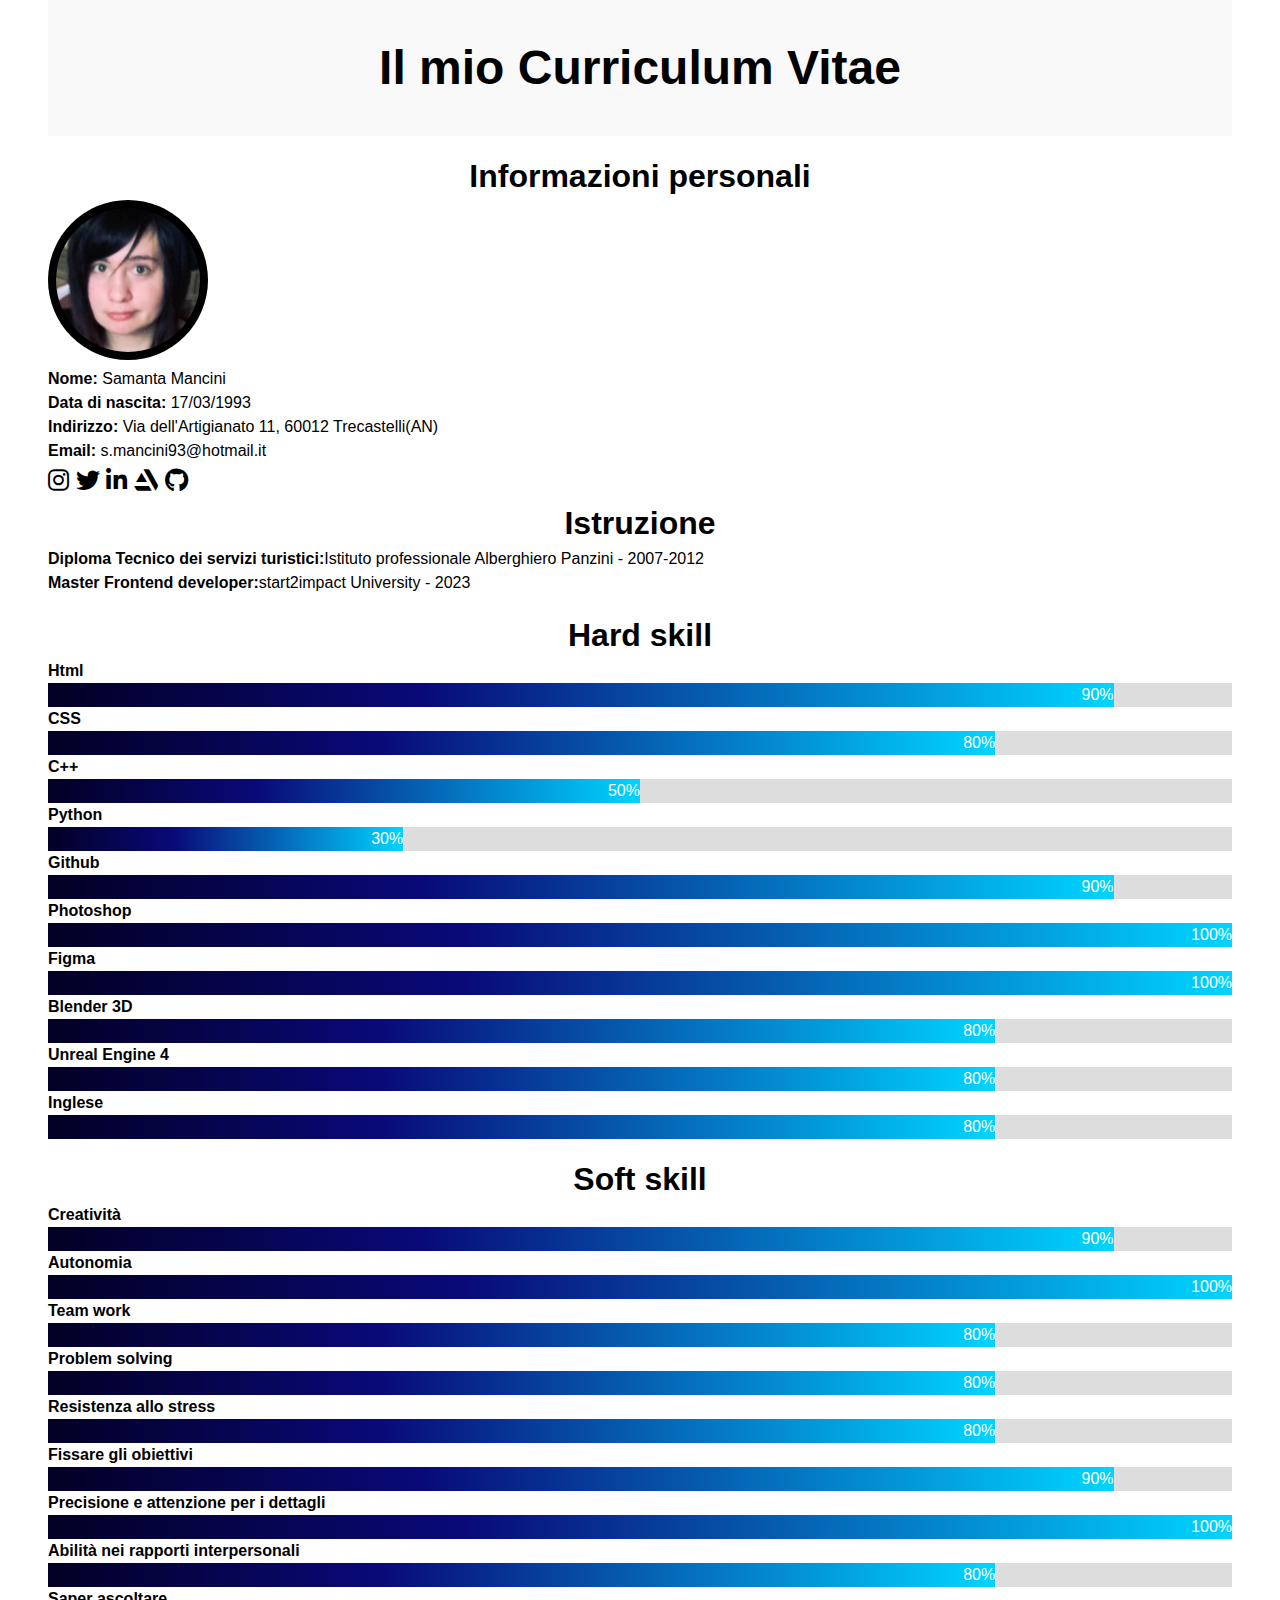
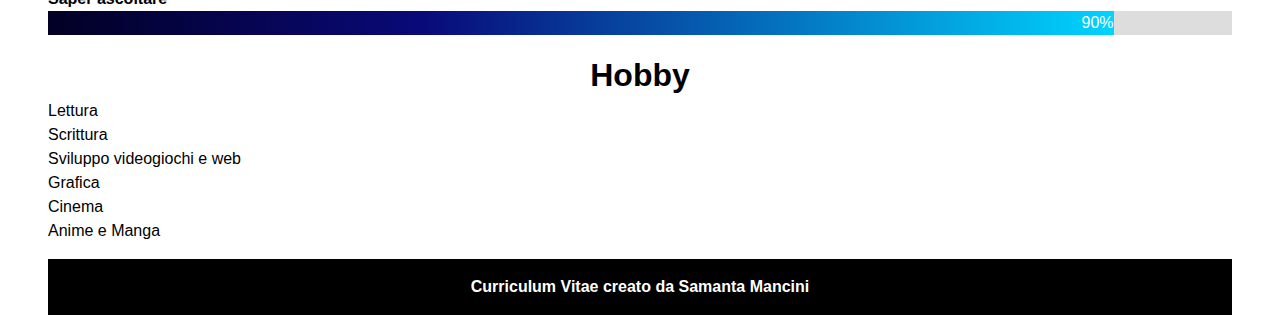
==== CV.html @ 282b12cc "up" ====
<!DOCTYPE html>
<html lang="It">
<head>
  <meta charset="UTF-8">
  <meta name="viewport" content="width=device-width, initial-scale=1.0">
  <meta http-equiv="X-UA-Compatible" content="ie=edge">
  <!--Favicon-->
  <link rel="shortcut icon" href="assets/img/favicon.ico" type="image/x-icon">
  <!--Font awesome-->
  <link rel="stylesheet" href="https://cdnjs.cloudflare.com/ajax/libs/font-awesome/6.0.0-beta3/css/all.min.css" />

  <!--MyCss Code-->
  <link rel="stylesheet" href="assets/CSS/CVstyle.css">


  <title>Curriculum vitae</title>
</head>
<body>
     <div class="container">
      <!--header-->
      <header>
        <h1>Il mio Curriculum Vitae</h1>
      </header>
      <!--Informazioni personali-->
      <div class="Informazioni-personali">
        <h2>Informazioni personali</h2>
        <ul>
          <img src="assets/img/foto.jpg" class="foto-profilo" alt="picture">
          <li><strong>Nome:</strong> Samanta Mancini</li>
          <li><strong>Data di nascita:</strong> 17/03/1993</li>
          <li><strong>Indirizzo:</strong> Via dell'Artigianato 11, 60012 Trecastelli(AN)</li>
          <li><strong>Email:</strong> s.mancini93@hotmail.it</li>
        </ul>
      </div>
      <!--social-->
      <ul class="social-icons">
        <li><a href="https://www.instagram.com/mtg_misaki0" class="instagram" target="_blank"><i class="fa-brands fa-instagram"></i></a></li>
        <li><a href="https://www.twitter.com/tsukimirai12" class="twitter" target="_blank"><i class="fa-brands fa-twitter"></i></a></li>
        <li><a href="https://www.linkedin.com/in/samantamancini/" class="linkedin" target="_blank"><i class="fa-brands fa-linkedin-in"></i></a></li>
        <li><a href="https://www.artstation.com/misaki_93" class="artstation" target="_blank"><i class="fa-brands fa-artstation"></i></a></li>
        <li><a href="https://github.com/Sassa19932?tab=repositories" class="github" target="_blank"><i class="fa-brands fa-github"></i></a></li>
      </ul>
      <!--istruzione-->
      <div class="Istruzione">
        <h2>Istruzione</h2>
        <ul>
          <li><strong>Diploma Tecnico dei servizi turistici:</strong>Istituto professionale Alberghiero Panzini - 2007-2012</li>
          <li><strong>Master Frontend developer:</strong>start2impact University - 2023</li>
        </ul>
      </div>
      <!--Hard skill-->
      <div class="Hard-skill">
        <h2>Hard skill</h2>
        <ul> 
          <li class="testo"><strong>Html</strong></li>
          <div class="contenuto">
            <div class="skills-html">90%</div>
          </div>
          <li class="testo"><strong>CSS</strong></li>
            <div class="contenuto">
            <div class="skills-css">80%</div>
          </div>
          <li class="testo"><strong>C++</strong></li>
            <div class="contenuto">
            <div class="skills-Cplusplus">50%</div>
          </div>
          <li class="testo"><strong>Python</strong></li>
          <div class="contenuto">
            <div class="skills-python">30%</div>
          </div>
          <li class="testo"><strong>Github</strong></li>
          <div class="contenuto">
            <div class="skills-Github">90%</div>
          </div>
          <li class="testo"><strong>Photoshop</strong></li>
          <div class="contenuto">
            <div class="skills-photoshop">100%</div>
          </div>
          <li class="testo"><strong>Figma</strong></li>
          <div class="contenuto">
            <div class="skills-figma">100%</div>
          </div>
          <li class="testo"><strong>Blender 3D</strong></li>
          <div class="contenuto">
            <div class="skills-Blender">80%</div>
          </div>
          <li class="testo"><strong>Unreal Engine 4</strong></li>
          <div class="contenuto">
            <div class="skills-ue4">80%</div>
          </div>
          <li class="testo"><strong>Inglese</strong></li>
          <div class="contenuto">
            <div class="skills-inglese">80%</div>
          </div>
        </ul>
      </div>
      <!--Soft skill-->
      <div class="Soft-skill">
        <h2>Soft skill</h2>
        <ul>
          <li class="testo"><strong>Creatività</strong></li>
          <div class="contenuto">
            <div class="skills-creatività">90%</div>
          </div>
          <li class="testo"><strong>Autonomia</strong></li>
          <div class="contenuto">
            <div class="skills-autonomia">100%</div>
          </div>
          <li class="testo"><strong>Team work</strong></li>
          <div class="contenuto">
            <div class="skills-work">80%</div>
          </div>
          <li class="testo"><strong>Problem solving</strong></li>
          <div class="contenuto">
            <div class="skills-solving">80%</div>
          </div>
          <li class="testo"><strong>Resistenza allo stress</strong></li>
          <div class="contenuto">
            <div class="skills-resistenza">80%</div>
          </div>
          <li class="testo"><strong>Fissare gli obiettivi</strong></li>
          <div class="contenuto">
            <div class="skills-obiettivi">90%</div>
          </div>
          <li class="testo"><strong>Precisione e attenzione per i dettagli</strong></li>
          <div class="contenuto">
            <div class="skills-dettagli">100%</div>
          </div>
          <li class="testo"><strong>Abilità nei rapporti interpersonali</strong></li>
          <div class="contenuto">
            <div class="skills-rapporti">80%</div>
          </div>
          <li class="testo"><strong>Saper ascoltare</strong></li>
          <div class="contenuto">
            <div class="skills-ascoltare">90%</div>
          </div>
        </ul>
        <!--Hobby-->
        <div class="Hobby">
          <h2>Hobby</h2>
          <ul>
            <li>Lettura</li>
            <li>Scrittura</li>
            <li>Sviluppo videogiochi e web</li>
            <li>Grafica</li>
            <li>Cinema</li>
            <li>Anime e Manga</li>
          </ul>
        </div>
        <!--footer-->
        <footer id="footer">
          <p>Curriculum Vitae creato da Samanta Mancini</p>
        </footer>
      </div>
     </div>    
     
</body>
</html>
---- assets/CSS/CVstyle.css ----
*{
    margin: 0;
    padding: 0;
    box-sizing: border-box;
    transition: 0.3s;
}
/*Body styling*/
body{
    margin: 0;
    padding: 0;
    font-family: sans-serif;
    line-height: 1.5;
}
/*Container margin*/
.container{
    margin: 0 auto;
    padding: 0 3rem;
}
/*headings*/
h1,h2{
    text-align: center;
}

h1{
    font-size: 3rem;
}
h2{
    font-size: 2rem;
}
/*header styling*/
header{
    background-color: #f9f9f9;
    padding: 2rem;
}
/*Information styling*/
.Informazioni-personali, .istruzione, .Hard-skill, .Soft-skill, .Hobby, footer{
    margin-top: 1rem;
}

ul{
    list-style: none;
    padding: 0;
}
 .foto-profilo{
    background-color: #000000;
    padding: 0.5rem;
    border-radius: 60%;
    height: 10rem;
    width:10rem;
}
/* social media icons styling */
.social-icons {
    font-size: 1.5rem;
    cursor: pointer;
}
.social-icons li{
    display: inline;
}
.fa-instagram:hover, .fa-twitter:hover, .fa-linkedin-in:hover, .fa-artstation:hover, .fa-github:hover {
   color: blue;
}
.fa-brands {
    color: #000000;
    margin:0;
}

/*hard and soft skills styling*/
.contenuto{
    background-color: #ddd; 
  }

  .skills-html, .skills-css, .skills-Cplusplus, .skills-python, .skills-Github, .skills-photoshop, 
  .skills-figma, .skills-Blender, .skills-ue4, .skills-inglese, .skills-creatività, .skills-autonomia,
  .skills-work, .skills-solving, .skills-resistenza, .skills-obiettivi, .skills-dettagli, .skills-rapporti,
  .skills-ascoltare{
    text-align: right;  
    color: white; 
  }
  .testo {
    text-align: left;  
    color: #000000; 
  }
  /*gradient styling*/
  .skills-html, .skills-Github, .skills-creatività, .skills-obiettivi, .skills-ascoltare {width: 90%; background:linear-gradient(90deg, rgba(2,0,36,1) 0%, rgba(9,9,121,1) 35%, rgba(0,212,255,1) 100%);}
  .skills-css, .skills-Blender, .skills-ue4, .skills-inglese,  .skills-work, .skills-solving, .skills-resistenza, .skills-rapporti{width: 80%; background:linear-gradient(90deg, rgba(2,0,36,1) 0%, rgba(9,9,121,1) 35%, rgba(0,212,255,1) 100%);}
  .skills-Cplusplus{width:50%; background:linear-gradient(90deg, rgba(2,0,36,1) 0%, rgba(9,9,121,1) 35%, rgba(0,212,255,1) 100%);}
  .skills-python{width:30%; background:linear-gradient(90deg, rgba(2,0,36,1) 0%, rgba(9,9,121,1) 35%, rgba(0,212,255,1) 100%);}
  .skills-photoshop, .skills-figma, .skills-autonomia, .skills-dettagli{width:100%; background:linear-gradient(90deg, rgba(2,0,36,1) 0%, rgba(9,9,121,1) 35%, rgba(0,212,255,1) 100%);}
/* footer styling */
#footer {
    text-align: center;
    clear: both;
    background-color: #000000;
    padding: 1rem;
    color:#ffffff;
}

#footer p{
    font-size: 1rem;
    font-weight: bold;
}

/*media*/
@media screen and (max-width:960px){
    .container{
        margin: 0 auto;
        padding: 0 2rem;
        line-height: 1.2;
    }
    .fa-brands{
        color: blue;
    }
    
    }

    @media screen and (max-width:796px){
        .fa-brands{
            color: blue;
            padding: 0 0.3rem;
        }

        h1 {
            font-size: 2.5rem;
        }

        ul{
            font-size: 1rem;
        }
        .foto-profilo {
            width: 5rem;
            height: 5rem;
        }
        li, .social-icons{
            margin-top: 0.5rem;
        }
        #footer p{
            font-size: 0.8rem;
        }
        }
    
        @media screen and (max-width:596px){
            .fa-brands{
                color: blue;
            }
            h1{
            font-size: 2rem;
            }

            h2{
                font-size: 1.5rem;
                }
            
            ul{
                font-size: 0.8rem;
            }
            .foto-profilo, .social-icons{
                display: block;
                margin-left: auto;
                margin-right: auto;
                margin-top: 1rem;
            }
        }
            @media screen and (max-width:396px){
                .fa-brands{
                    color: blue;
                    font-size: 1.5rem;
                    padding: 0 0.3rem;
                }
                h1{
                font-size: 1.5rem;
                }
    
                h2{
                    font-size: 1rem;
                    }
                #footer p{
                    font-size: 0.6rem;
                }
            }
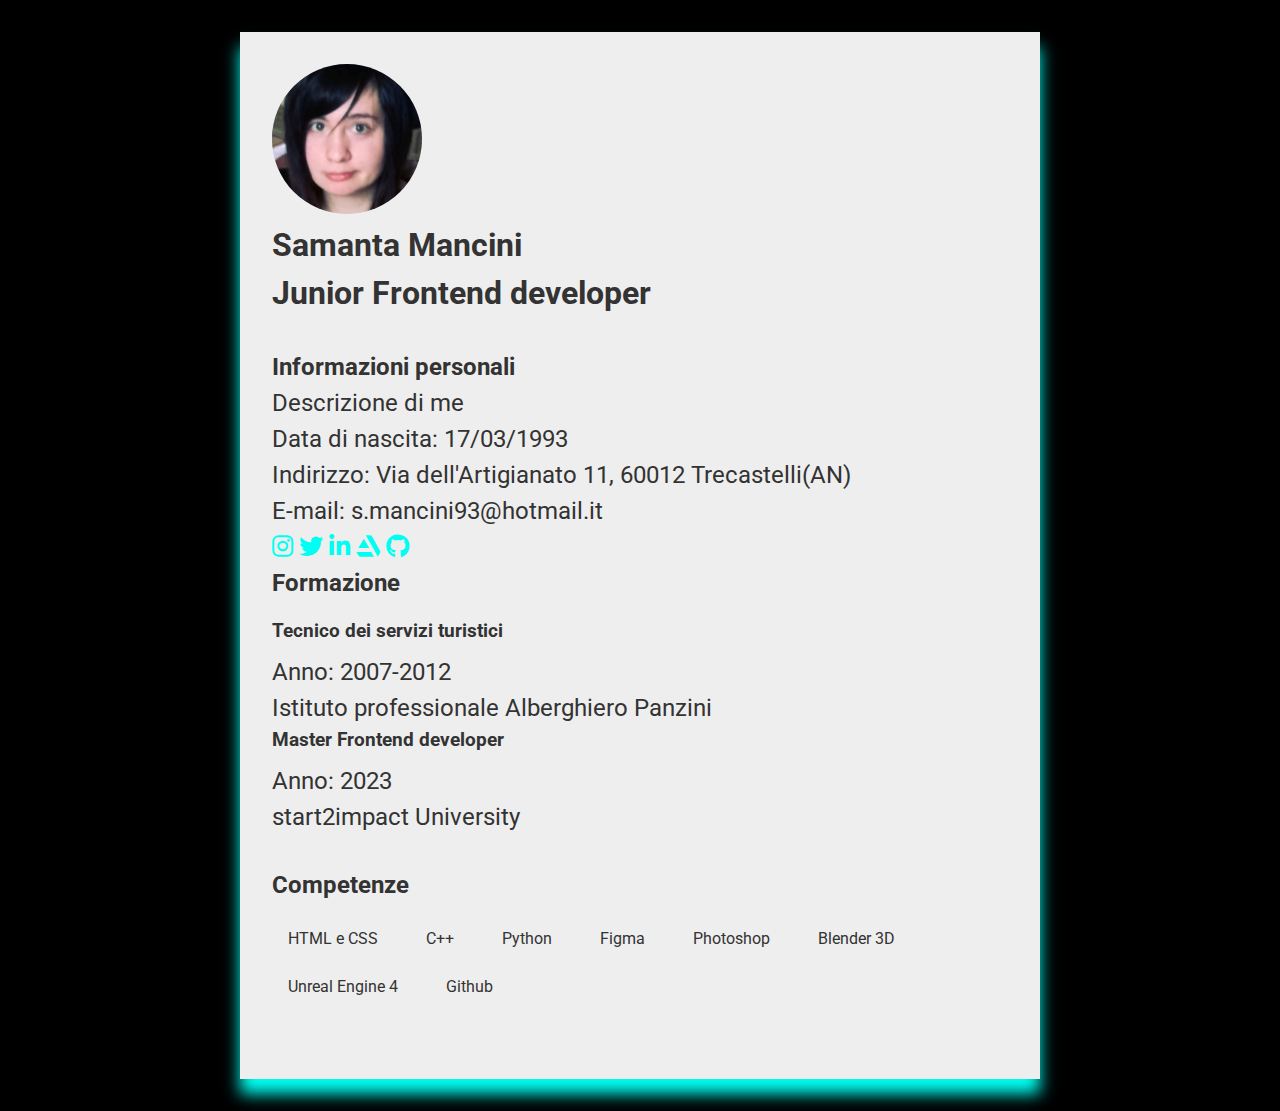
==== commit 7bf2f6cb: "up cv" ====
--- a/CV.html
+++ b/CV.html
@@ -10,149 +10,68 @@
   <link rel="stylesheet" href="https://cdnjs.cloudflare.com/ajax/libs/font-awesome/6.0.0-beta3/css/all.min.css" />
 
   <!--MyCss Code-->
-  <link rel="stylesheet" href="assets/CSS/CVstyle.css">
+  <link rel="stylesheet" type="text/css"href="assets/CSS/CVstyle.css">
 
 
   <title>Curriculum vitae</title>
 </head>
 <body>
      <div class="container">
-      <!--header-->
-      <header>
-        <h1>Il mio Curriculum Vitae</h1>
-      </header>
-      <!--Informazioni personali-->
-      <div class="Informazioni-personali">
-        <h2>Informazioni personali</h2>
-        <ul>
+        <header class="header">
           <img src="assets/img/foto.jpg" class="foto-profilo" alt="picture">
-          <li><strong>Nome:</strong> Samanta Mancini</li>
-          <li><strong>Data di nascita:</strong> 17/03/1993</li>
-          <li><strong>Indirizzo:</strong> Via dell'Artigianato 11, 60012 Trecastelli(AN)</li>
-          <li><strong>Email:</strong> s.mancini93@hotmail.it</li>
+          <h1>Samanta Mancini<br>Junior Frontend developer</span></h1>
+        </header>
+        <section class="personal-info">
+          <div>
+            <h2>Informazioni personali</h2>
+            <p>Descrizione di me</p>
+            <p>Data di nascita: 17/03/1993</p>
+            <p>Indirizzo: Via dell'Artigianato 11, 60012 Trecastelli(AN)</p>
+            <p>E-mail: s.mancini93@hotmail.it</p>
+          </div>
+        </section>
+           <!--social-->
+        <ul class="social-icons">
+          <li><a href="https://www.instagram.com/mtg_misaki0" class="instagram" target="_blank"><i class="fa-brands fa-instagram"></i></a></li>
+          <li><a href="https://www.twitter.com/tsukimirai12" class="twitter" target="_blank"><i class="fa-brands fa-twitter"></i></a></li>
+          <li><a href="https://www.linkedin.com/in/samantamancini/" class="linkedin" target="_blank"><i class="fa-brands fa-linkedin-in"></i></a></li>
+          <li><a href="https://www.artstation.com/misaki_93" class="artstation" target="_blank"><i class="fa-brands fa-artstation"></i></a></li>
+          <li><a href="https://github.com/Sassa19932?tab=repositories" class="github" target="_blank"><i class="fa-brands fa-github"></i></a></li>
         </ul>
-      </div>
-      <!--social-->
-      <ul class="social-icons">
-        <li><a href="https://www.instagram.com/mtg_misaki0" class="instagram" target="_blank"><i class="fa-brands fa-instagram"></i></a></li>
-        <li><a href="https://www.twitter.com/tsukimirai12" class="twitter" target="_blank"><i class="fa-brands fa-twitter"></i></a></li>
-        <li><a href="https://www.linkedin.com/in/samantamancini/" class="linkedin" target="_blank"><i class="fa-brands fa-linkedin-in"></i></a></li>
-        <li><a href="https://www.artstation.com/misaki_93" class="artstation" target="_blank"><i class="fa-brands fa-artstation"></i></a></li>
-        <li><a href="https://github.com/Sassa19932?tab=repositories" class="github" target="_blank"><i class="fa-brands fa-github"></i></a></li>
-      </ul>
-      <!--istruzione-->
-      <div class="Istruzione">
-        <h2>Istruzione</h2>
-        <ul>
-          <li><strong>Diploma Tecnico dei servizi turistici:</strong>Istituto professionale Alberghiero Panzini - 2007-2012</li>
-          <li><strong>Master Frontend developer:</strong>start2impact University - 2023</li>
-        </ul>
-      </div>
-      <!--Hard skill-->
-      <div class="Hard-skill">
-        <h2>Hard skill</h2>
-        <ul> 
-          <li class="testo"><strong>Html</strong></li>
-          <div class="contenuto">
-            <div class="skills-html">90%</div>
-          </div>
-          <li class="testo"><strong>CSS</strong></li>
-            <div class="contenuto">
-            <div class="skills-css">80%</div>
-          </div>
-          <li class="testo"><strong>C++</strong></li>
-            <div class="contenuto">
-            <div class="skills-Cplusplus">50%</div>
-          </div>
-          <li class="testo"><strong>Python</strong></li>
-          <div class="contenuto">
-            <div class="skills-python">30%</div>
-          </div>
-          <li class="testo"><strong>Github</strong></li>
-          <div class="contenuto">
-            <div class="skills-Github">90%</div>
-          </div>
-          <li class="testo"><strong>Photoshop</strong></li>
-          <div class="contenuto">
-            <div class="skills-photoshop">100%</div>
-          </div>
-          <li class="testo"><strong>Figma</strong></li>
-          <div class="contenuto">
-            <div class="skills-figma">100%</div>
-          </div>
-          <li class="testo"><strong>Blender 3D</strong></li>
-          <div class="contenuto">
-            <div class="skills-Blender">80%</div>
-          </div>
-          <li class="testo"><strong>Unreal Engine 4</strong></li>
-          <div class="contenuto">
-            <div class="skills-ue4">80%</div>
-          </div>
-          <li class="testo"><strong>Inglese</strong></li>
-          <div class="contenuto">
-            <div class="skills-inglese">80%</div>
-          </div>
-        </ul>
-      </div>
-      <!--Soft skill-->
-      <div class="Soft-skill">
-        <h2>Soft skill</h2>
-        <ul>
-          <li class="testo"><strong>Creatività</strong></li>
-          <div class="contenuto">
-            <div class="skills-creatività">90%</div>
-          </div>
-          <li class="testo"><strong>Autonomia</strong></li>
-          <div class="contenuto">
-            <div class="skills-autonomia">100%</div>
-          </div>
-          <li class="testo"><strong>Team work</strong></li>
-          <div class="contenuto">
-            <div class="skills-work">80%</div>
-          </div>
-          <li class="testo"><strong>Problem solving</strong></li>
-          <div class="contenuto">
-            <div class="skills-solving">80%</div>
-          </div>
-          <li class="testo"><strong>Resistenza allo stress</strong></li>
-          <div class="contenuto">
-            <div class="skills-resistenza">80%</div>
-          </div>
-          <li class="testo"><strong>Fissare gli obiettivi</strong></li>
-          <div class="contenuto">
-            <div class="skills-obiettivi">90%</div>
-          </div>
-          <li class="testo"><strong>Precisione e attenzione per i dettagli</strong></li>
-          <div class="contenuto">
-            <div class="skills-dettagli">100%</div>
-          </div>
-          <li class="testo"><strong>Abilità nei rapporti interpersonali</strong></li>
-          <div class="contenuto">
-            <div class="skills-rapporti">80%</div>
-          </div>
-          <li class="testo"><strong>Saper ascoltare</strong></li>
-          <div class="contenuto">
-            <div class="skills-ascoltare">90%</div>
-          </div>
-        </ul>
-        <!--Hobby-->
-        <div class="Hobby">
-          <h2>Hobby</h2>
+      
+        <!--istruzione-->
+      <section class="education">
+        <h2>Formazione</h2>
+        <div class="diploma">
+          <h3>Tecnico dei servizi turistici</h3>
+          <p>Anno: 2007-2012</p>
+          <p>Istituto professionale Alberghiero Panzini</p>
+        </div>
+        <div class="diploma">
+          <h3>Master Frontend developer</h3>
+          <p>Anno: 2023</p>
+          <p>start2impact University</p>
+        </div>
+        </section>  <!--istruzione-->
+        <section class="skills">
+          <h2>Competenze</h2>
           <ul>
-            <li>Lettura</li>
-            <li>Scrittura</li>
-            <li>Sviluppo videogiochi e web</li>
-            <li>Grafica</li>
-            <li>Cinema</li>
-            <li>Anime e Manga</li>
+            <li>HTML e CSS</li>
+            <li>C++</li>
+            <li>Python</li>
+            <li>Figma</li>
+            <li>Photoshop</li>
+            <li>Blender 3D</li>
+            <li>Unreal Engine 4</li>
+            <li>Github</li>
           </ul>
-        </div>
-        <!--footer-->
-        <footer id="footer">
-          <p>Curriculum Vitae creato da Samanta Mancini</p>
-        </footer>
-      </div>
-     </div>    
+        </section>
+     </div>
+      
+   
+
+    
+</div><!--Container-->
      
 </body>
 </html>--- a/assets/CSS/CVstyle.css
+++ b/assets/CSS/CVstyle.css
@@ -1,4 +1,4 @@
-
+@import url('https://fonts.googleapis.com/css2?family=Roboto&display=swap');
 *{
     margin: 0;
     padding: 0;
@@ -9,45 +9,42 @@
 body{
     margin: 0;
     padding: 0;
-    font-family: sans-serif;
+    font-family: 'Roboto';
     line-height: 1.5;
+    background-color: #000000;
+    color: #333;
+}
+p{
+    font-size: 1.5rem;
 }
 /*Container margin*/
 .container{
-    margin: 0 auto;
-    padding: 0 3rem;
+    max-width: 800px;
+    margin: 2rem auto;
+    padding: 2rem;
+    background-color: #eee;
+    box-shadow: 0 15px 15px 0 #00fff2;
 }
-/*headings*/
-h1,h2{
-    text-align: center;
+.header{
+    justify-content: space-between;
+    align-items: center;
+    margin-bottom: 2rem;
 }
 
-h1{
-    font-size: 3rem;
-}
-h2{
+.header h1{
     font-size: 2rem;
-}
-/*header styling*/
-header{
-    background-color: #f9f9f9;
-    padding: 2rem;
-}
-/*Information styling*/
-.Informazioni-personali, .istruzione, .Hard-skill, .Soft-skill, .Hobby, footer{
-    margin-top: 1rem;
+    font-weight: bold;
 }
 
-ul{
-    list-style: none;
-    padding: 0;
+.header img{
+max-width: 150px;
+height: auto;
+margin-right: 2rem;
+border-radius: 50%;
 }
- .foto-profilo{
-    background-color: #000000;
-    padding: 0.5rem;
-    border-radius: 60%;
-    height: 10rem;
-    width:10rem;
+.personal-info h2{
+    font-size: 1.5rem;
+    margin:0;
 }
 /* social media icons styling */
 .social-icons {
@@ -55,126 +52,74 @@
     cursor: pointer;
 }
 .social-icons li{
-    display: inline;
+    display: inline-block;
 }
 .fa-instagram:hover, .fa-twitter:hover, .fa-linkedin-in:hover, .fa-artstation:hover, .fa-github:hover {
    color: blue;
 }
 .fa-brands {
-    color: #000000;
+    color: #00fff2;
     margin:0;
 }
 
-/*hard and soft skills styling*/
-.contenuto{
-    background-color: #ddd; 
-  }
-
-  .skills-html, .skills-css, .skills-Cplusplus, .skills-python, .skills-Github, .skills-photoshop, 
-  .skills-figma, .skills-Blender, .skills-ue4, .skills-inglese, .skills-creatività, .skills-autonomia,
-  .skills-work, .skills-solving, .skills-resistenza, .skills-obiettivi, .skills-dettagli, .skills-rapporti,
-  .skills-ascoltare{
-    text-align: right;  
-    color: white; 
-  }
-  .testo {
-    text-align: left;  
-    color: #000000; 
-  }
-  /*gradient styling*/
-  .skills-html, .skills-Github, .skills-creatività, .skills-obiettivi, .skills-ascoltare {width: 90%; background:linear-gradient(90deg, rgba(2,0,36,1) 0%, rgba(9,9,121,1) 35%, rgba(0,212,255,1) 100%);}
-  .skills-css, .skills-Blender, .skills-ue4, .skills-inglese,  .skills-work, .skills-solving, .skills-resistenza, .skills-rapporti{width: 80%; background:linear-gradient(90deg, rgba(2,0,36,1) 0%, rgba(9,9,121,1) 35%, rgba(0,212,255,1) 100%);}
-  .skills-Cplusplus{width:50%; background:linear-gradient(90deg, rgba(2,0,36,1) 0%, rgba(9,9,121,1) 35%, rgba(0,212,255,1) 100%);}
-  .skills-python{width:30%; background:linear-gradient(90deg, rgba(2,0,36,1) 0%, rgba(9,9,121,1) 35%, rgba(0,212,255,1) 100%);}
-  .skills-photoshop, .skills-figma, .skills-autonomia, .skills-dettagli{width:100%; background:linear-gradient(90deg, rgba(2,0,36,1) 0%, rgba(9,9,121,1) 35%, rgba(0,212,255,1) 100%);}
-/* footer styling */
-#footer {
-    text-align: center;
-    clear: both;
-    background-color: #000000;
-    padding: 1rem;
-    color:#ffffff;
+.skills{
+    margin-bottom: 2rem;
 }
 
-#footer p{
-    font-size: 1rem;
-    font-weight: bold;
+.skills h2{
+    font-size: 1.5rem;
+    margin: 0 0 1rem;
 }
 
-/*media*/
-@media screen and (max-width:960px){
-    .container{
-        margin: 0 auto;
-        padding: 0 2rem;
-        line-height: 1.2;
+.skills ul{
+    list-style: none;
+    margin: 0;
+    padding: 0;
+    display: flex;
+    flex-wrap: wrap;
+}
+
+.skills li{
+    margin-right: 1rem;
+    margin-bottom: 0.5rem;
+    background-color: #eee;
+    padding: 0.5rem 1rem;
+    border-radius: 0.5rem;
+}
+.education{
+    margin-bottom: 2rem;
+}
+
+.education h2{
+    font-size: 1.5rem;
+    margin: 0 0 1rem;
+}
+
+.education .diploma h3{
+    font-size: 1.2rem;
+    margin: 0 0 0.5rem;
+}
+
+.education .diploma p{
+    margin: 0;
+}
+
+@media only screen and (max-width:600px){
+    .header h1{
+        font-size: 1.5rem;
     }
-    .fa-brands{
-        color: blue;
-    }
-    
+    .personal-info{
+        flex-wrap: wrap;
     }
 
-    @media screen and (max-width:796px){
-        .fa-brands{
-            color: blue;
-            padding: 0 0.3rem;
-        }
+    .personal-info img{
+        max-width: 100%;
+        margin-right: 0;
+        margin-bottom: 1rem;
+    }
 
-        h1 {
-            font-size: 2.5rem;
-        }
+    .skills li{
+        margin-right: 0.5rem;
+    }
+}
 
-        ul{
-            font-size: 1rem;
-        }
-        .foto-profilo {
-            width: 5rem;
-            height: 5rem;
-        }
-        li, .social-icons{
-            margin-top: 0.5rem;
-        }
-        #footer p{
-            font-size: 0.8rem;
-        }
-        }
-    
-        @media screen and (max-width:596px){
-            .fa-brands{
-                color: blue;
-            }
-            h1{
-            font-size: 2rem;
-            }
-
-            h2{
-                font-size: 1.5rem;
-                }
-            
-            ul{
-                font-size: 0.8rem;
-            }
-            .foto-profilo, .social-icons{
-                display: block;
-                margin-left: auto;
-                margin-right: auto;
-                margin-top: 1rem;
-            }
-        }
-            @media screen and (max-width:396px){
-                .fa-brands{
-                    color: blue;
-                    font-size: 1.5rem;
-                    padding: 0 0.3rem;
-                }
-                h1{
-                font-size: 1.5rem;
-                }
-    
-                h2{
-                    font-size: 1rem;
-                    }
-                #footer p{
-                    font-size: 0.6rem;
-                }
-            }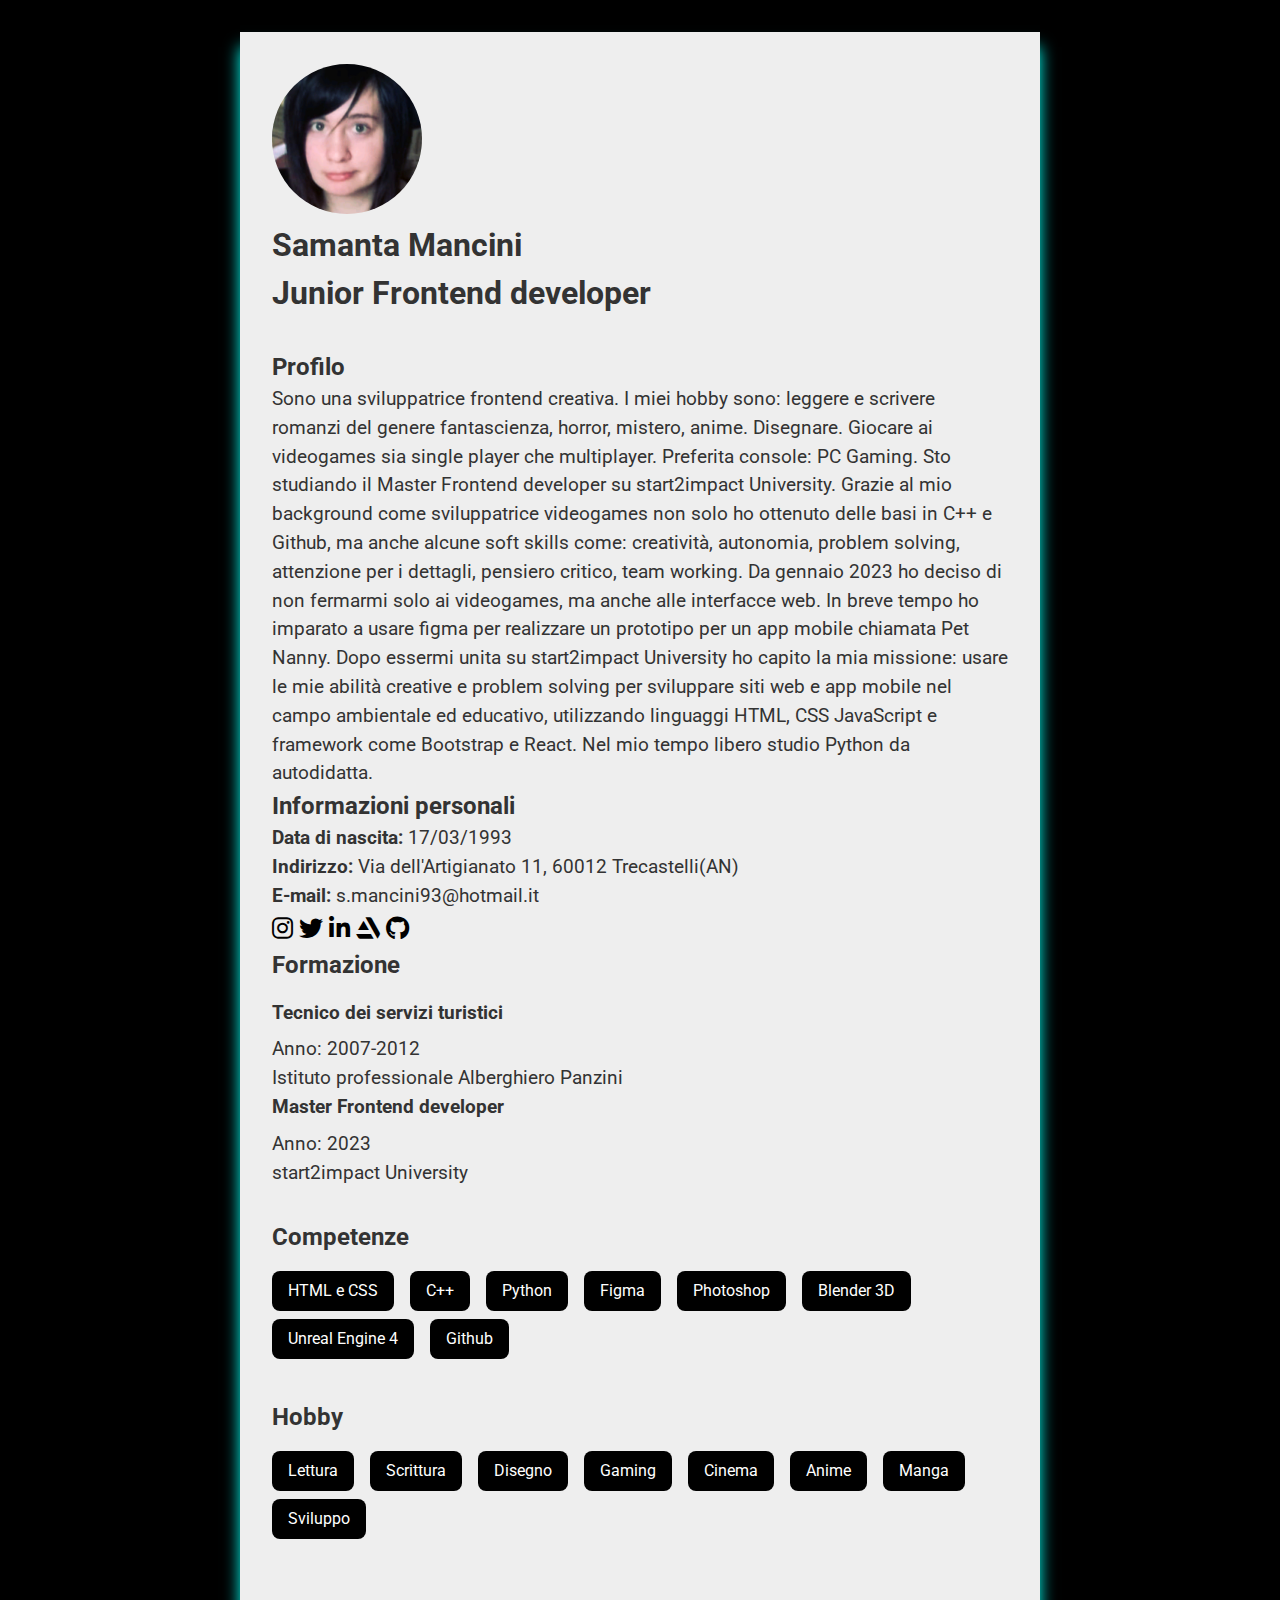
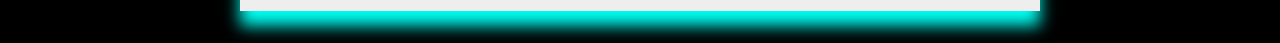
==== commit dfabf2f4: "up" ====
--- a/CV.html
+++ b/CV.html
@@ -16,18 +16,41 @@
   <title>Curriculum vitae</title>
 </head>
 <body>
+  <!--Container-->
      <div class="container">
+      <!--header-->
         <header class="header">
           <img src="assets/img/foto.jpg" class="foto-profilo" alt="picture">
-          <h1>Samanta Mancini<br>Junior Frontend developer</span></h1>
+          <h1>Samanta Mancini<br><span>Junior Frontend developer</span></h1>
         </header>
+        <main>
+          <!--biography-->
+          <section class="biography">
+            <div>
+              <h2>Profilo</h2>
+              <p>Sono una sviluppatrice frontend creativa. 
+                I miei hobby sono: leggere e scrivere romanzi del genere fantascienza, horror, mistero, anime. Disegnare.
+                Giocare ai videogames sia single player che multiplayer. Preferita console: PC Gaming.
+                Sto studiando il Master Frontend developer su start2impact University.
+                Grazie al mio background come sviluppatrice videogames non solo ho ottenuto delle basi in C++ e Github, ma anche 
+                alcune soft skills come:
+                 creatività, autonomia, problem solving, attenzione per i dettagli, pensiero critico, team working.
+                Da gennaio 2023 ho deciso di non fermarmi solo ai videogames, ma anche alle interfacce web.
+                In breve tempo ho imparato a usare figma per realizzare un prototipo per un app mobile chiamata Pet Nanny.
+                Dopo essermi unita su start2impact University ho capito la mia missione: usare le mie abilità creative e problem solving 
+                per sviluppare siti web e app mobile nel campo ambientale ed educativo, utilizzando linguaggi HTML, CSS JavaScript e 
+                framework come Bootstrap e React.
+                Nel mio tempo libero studio Python da autodidatta.
+              </p>
+              </div>
+          </section>
+          <!--Personal-info-->
         <section class="personal-info">
           <div>
             <h2>Informazioni personali</h2>
-            <p>Descrizione di me</p>
-            <p>Data di nascita: 17/03/1993</p>
-            <p>Indirizzo: Via dell'Artigianato 11, 60012 Trecastelli(AN)</p>
-            <p>E-mail: s.mancini93@hotmail.it</p>
+            <p><strong>Data di nascita:</strong> 17/03/1993</p>
+            <p><strong>Indirizzo:</strong> Via dell'Artigianato 11, 60012 Trecastelli(AN)</p>
+            <p><strong>E-mail:</strong> s.mancini93@hotmail.it</p>
           </div>
         </section>
            <!--social-->
@@ -52,7 +75,8 @@
           <p>Anno: 2023</p>
           <p>start2impact University</p>
         </div>
-        </section>  <!--istruzione-->
+        </section>  
+         <!--Skills-->
         <section class="skills">
           <h2>Competenze</h2>
           <ul>
@@ -66,6 +90,21 @@
             <li>Github</li>
           </ul>
         </section>
+        <!--hobby-->
+        <section class="hobby">
+          <h2>Hobby</h2>
+          <ul>
+            <li>Lettura</li>
+            <li>Scrittura</li>
+            <li>Disegno</li>
+            <li>Gaming</li>
+            <li>Cinema</li>
+            <li>Anime</li>
+            <li>Manga</li>
+            <li>Sviluppo</li>
+          </ul>
+        </section>
+      </main>
      </div>
       
    
--- a/assets/CSS/CVstyle.css
+++ b/assets/CSS/CVstyle.css
@@ -15,7 +15,7 @@
     color: #333;
 }
 p{
-    font-size: 1.5rem;
+    font-size: 1.2rem;
 }
 /*Container margin*/
 .container{
@@ -25,6 +25,7 @@
     background-color: #eee;
     box-shadow: 0 15px 15px 0 #00fff2;
 }
+/*header styling*/
 .header{
     justify-content: space-between;
     align-items: center;
@@ -42,7 +43,12 @@
 margin-right: 2rem;
 border-radius: 50%;
 }
-.personal-info h2{
+
+.header span{
+    font-weight: bold;
+}
+/*personal-info e biography*/
+.personal-info h2, .biography h2{
     font-size: 1.5rem;
     margin:0;
 }
@@ -55,23 +61,24 @@
     display: inline-block;
 }
 .fa-instagram:hover, .fa-twitter:hover, .fa-linkedin-in:hover, .fa-artstation:hover, .fa-github:hover {
-   color: blue;
+   color: #00fff2;
 }
 .fa-brands {
-    color: #00fff2;
+    color: #000000;
     margin:0;
 }
-
-.skills{
+/*skills styling*/
+
+.skills, .hobby{
     margin-bottom: 2rem;
 }
 
-.skills h2{
+.skills h2, .hobby h2{
     font-size: 1.5rem;
     margin: 0 0 1rem;
 }
 
-.skills ul{
+.skills ul, .hobby ul{
     list-style: none;
     margin: 0;
     padding: 0;
@@ -79,13 +86,15 @@
     flex-wrap: wrap;
 }
 
-.skills li{
+.skills li, .hobby li{
     margin-right: 1rem;
     margin-bottom: 0.5rem;
-    background-color: #eee;
+    background-color: #000000;
+    color: white;
     padding: 0.5rem 1rem;
     border-radius: 0.5rem;
 }
+/*Education styling*/
 .education{
     margin-bottom: 2rem;
 }
@@ -103,12 +112,62 @@
 .education .diploma p{
     margin: 0;
 }
+/*Media*/
+@media only screen and (max-width:1024px){
+    .header h1{
+        font-size: 2.5rem;
+    }
+    p{
+        font-size: 2rem;
+    }
+    .fa-brands{
+        color: #00fff2;
+    }
+
+    .social-icons{
+        font-size: 2.5rem;
+    }
+
+    .education h2, .skills h2, .personal-info h2, .hobby h2, .biography h2{
+        font-size: 2.5rem;
+        margin: 0 0 1rem;
+    }
+
+    .biography h2{
+        line-height: 1.2;
+    }
+    
+    .education .diploma h3{
+        font-size: 1.8rem;
+        margin: 0 0 0.5rem;
+    }
+}
+@media only screen and (max-width:820px){
+    p{
+        font-size: 1.8rem;
+    }
+    .education h2, .skills h2, .personal-info h2, .hobby h2, .biography h2{
+        font-size: 2rem;
+        margin: 0 0 1rem;
+    }
+
+    .biography h2{
+        line-height: 1.2;
+    }
+    
+    .education .diploma h3{
+        font-size: 1.8rem;
+        margin: 0 0 0.5rem;
+    }
+   
+    
+}
 
 @media only screen and (max-width:600px){
     .header h1{
-        font-size: 1.5rem;
-    }
-    .personal-info{
+        font-size: 2rem;
+    }
+    .personal-info, .biography{
         flex-wrap: wrap;
     }
 
@@ -118,8 +177,42 @@
         margin-bottom: 1rem;
     }
 
-    .skills li{
+    .skills li, .hobby li{
         margin-right: 0.5rem;
     }
-}
-
+
+    .education .diploma h3{
+        font-size:1.5rem;
+    }
+
+    p{
+        font-size: 1.5rem;
+    }
+
+
+}
+
+@media only screen and (max-width:240px){
+    p{
+        font-size: 1rem;
+    }
+
+    .header h1{
+        font-size: 1.4rem;
+    }
+
+    .education .diploma h3{
+        font-size:1rem;
+    }
+
+    .education h2, .personal-info h2, .skills h2, .hobby h2, .biography h2{
+        font-size: 1.2rem;
+    }
+
+    .social-icons{
+        font-size: 1.5rem;
+    }
+
+   
+}
+
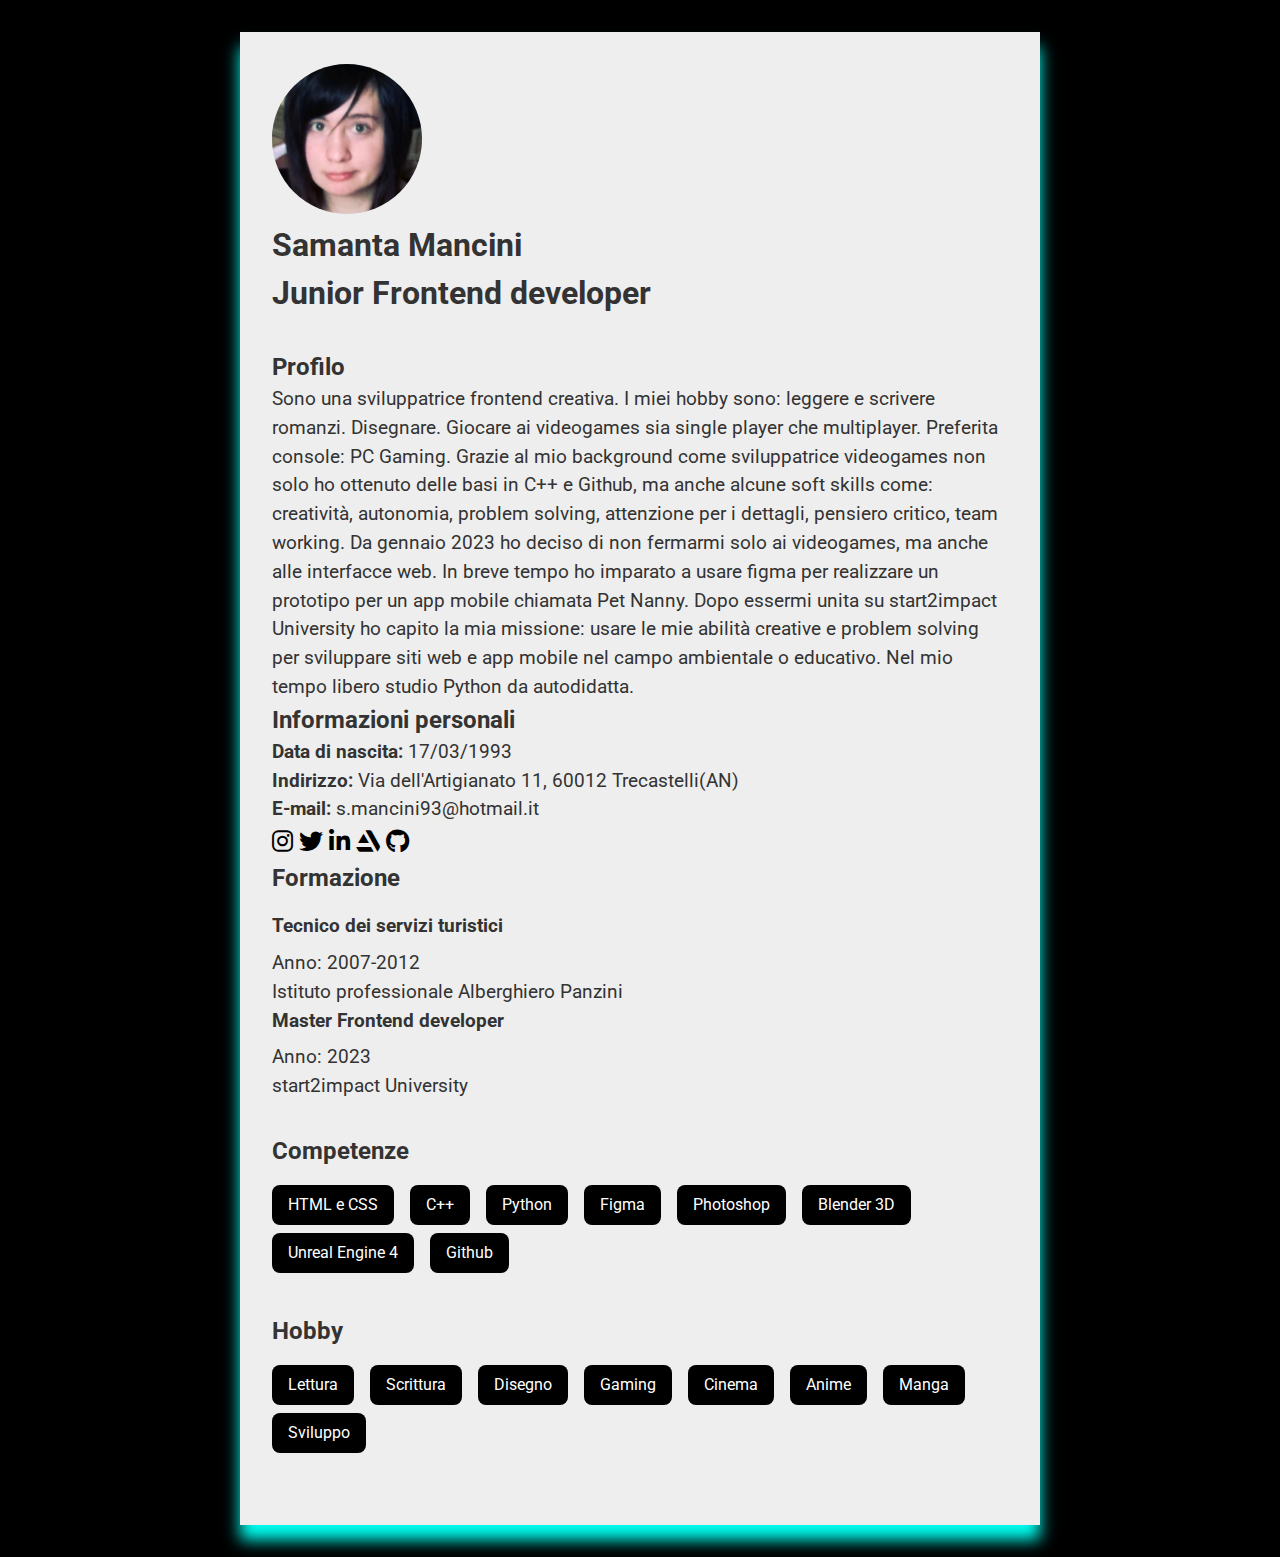
==== commit 25579da6: "up" ====
--- a/CV.html
+++ b/CV.html
@@ -29,17 +29,15 @@
             <div>
               <h2>Profilo</h2>
               <p>Sono una sviluppatrice frontend creativa. 
-                I miei hobby sono: leggere e scrivere romanzi del genere fantascienza, horror, mistero, anime. Disegnare.
+                I miei hobby sono: leggere e scrivere romanzi. Disegnare.
                 Giocare ai videogames sia single player che multiplayer. Preferita console: PC Gaming.
-                Sto studiando il Master Frontend developer su start2impact University.
                 Grazie al mio background come sviluppatrice videogames non solo ho ottenuto delle basi in C++ e Github, ma anche 
                 alcune soft skills come:
                  creatività, autonomia, problem solving, attenzione per i dettagli, pensiero critico, team working.
                 Da gennaio 2023 ho deciso di non fermarmi solo ai videogames, ma anche alle interfacce web.
                 In breve tempo ho imparato a usare figma per realizzare un prototipo per un app mobile chiamata Pet Nanny.
                 Dopo essermi unita su start2impact University ho capito la mia missione: usare le mie abilità creative e problem solving 
-                per sviluppare siti web e app mobile nel campo ambientale ed educativo, utilizzando linguaggi HTML, CSS JavaScript e 
-                framework come Bootstrap e React.
+                per sviluppare siti web e app mobile nel campo ambientale o educativo.
                 Nel mio tempo libero studio Python da autodidatta.
               </p>
               </div>
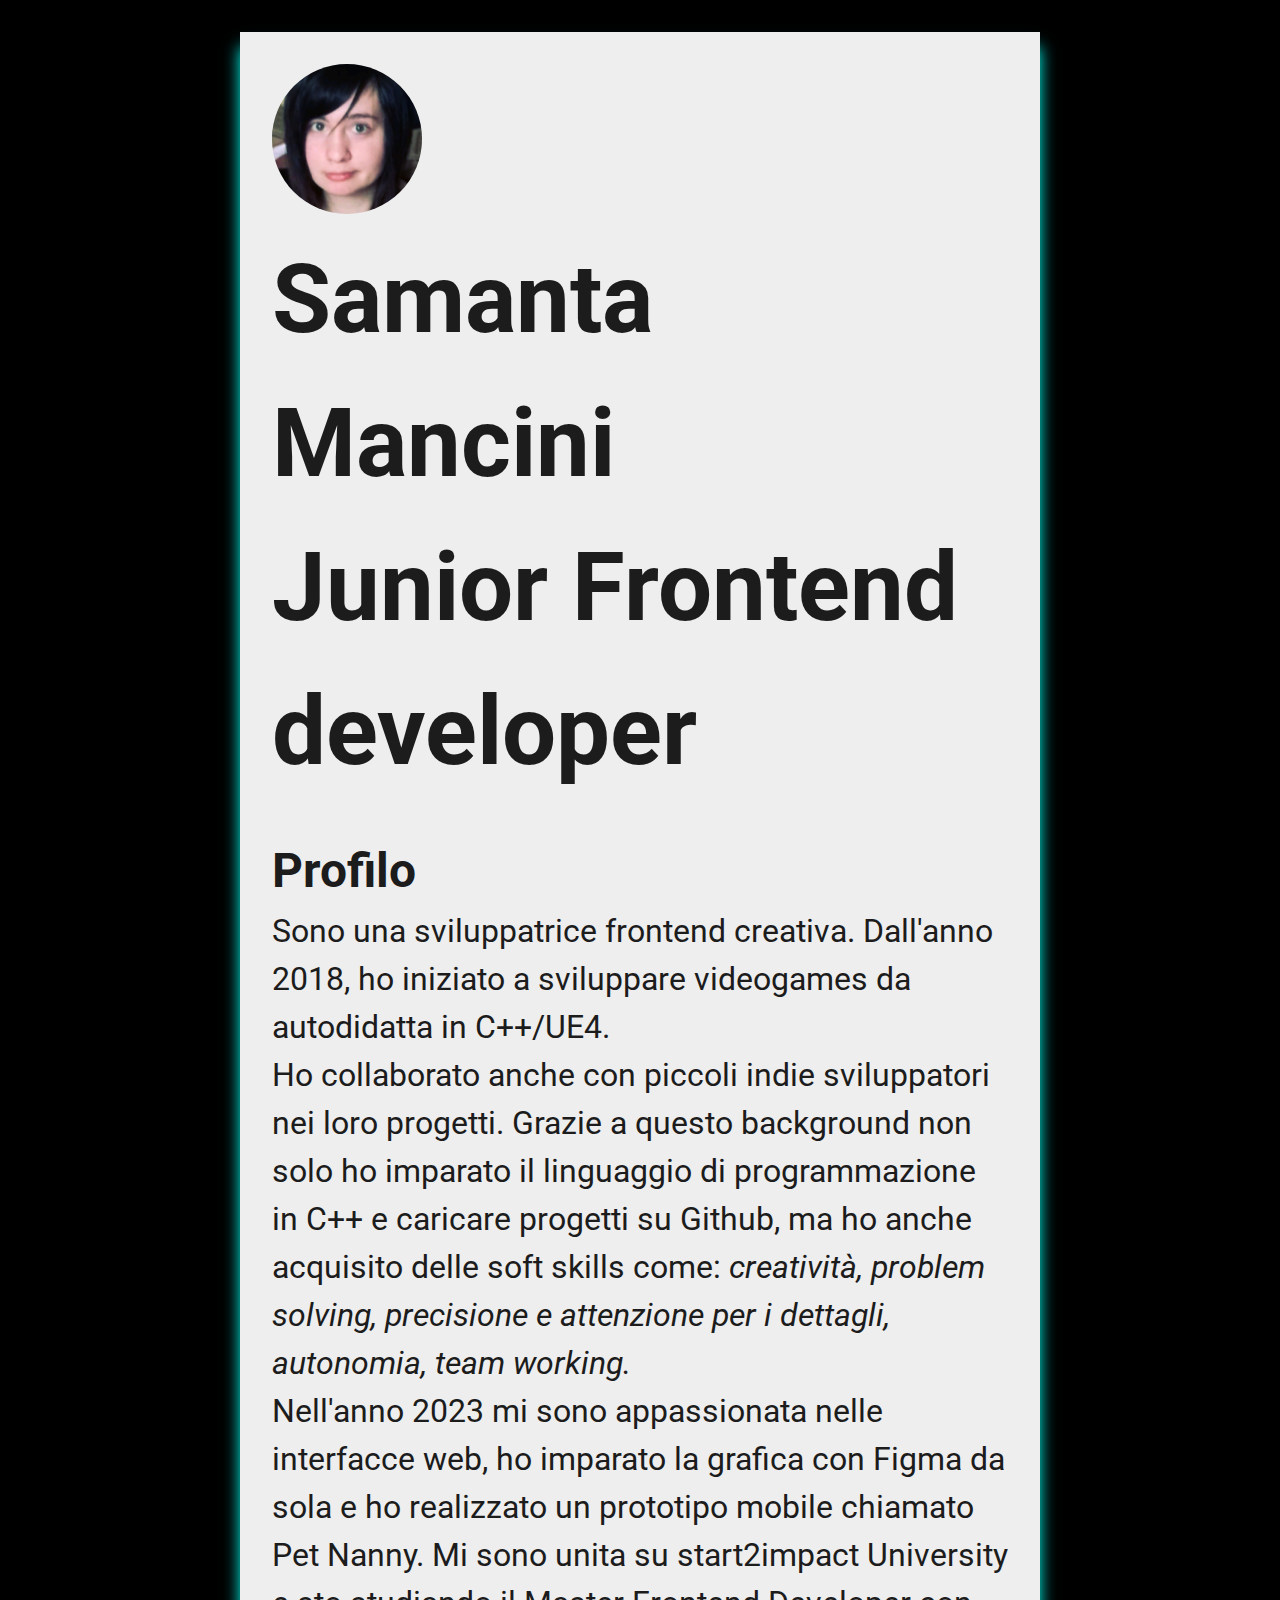
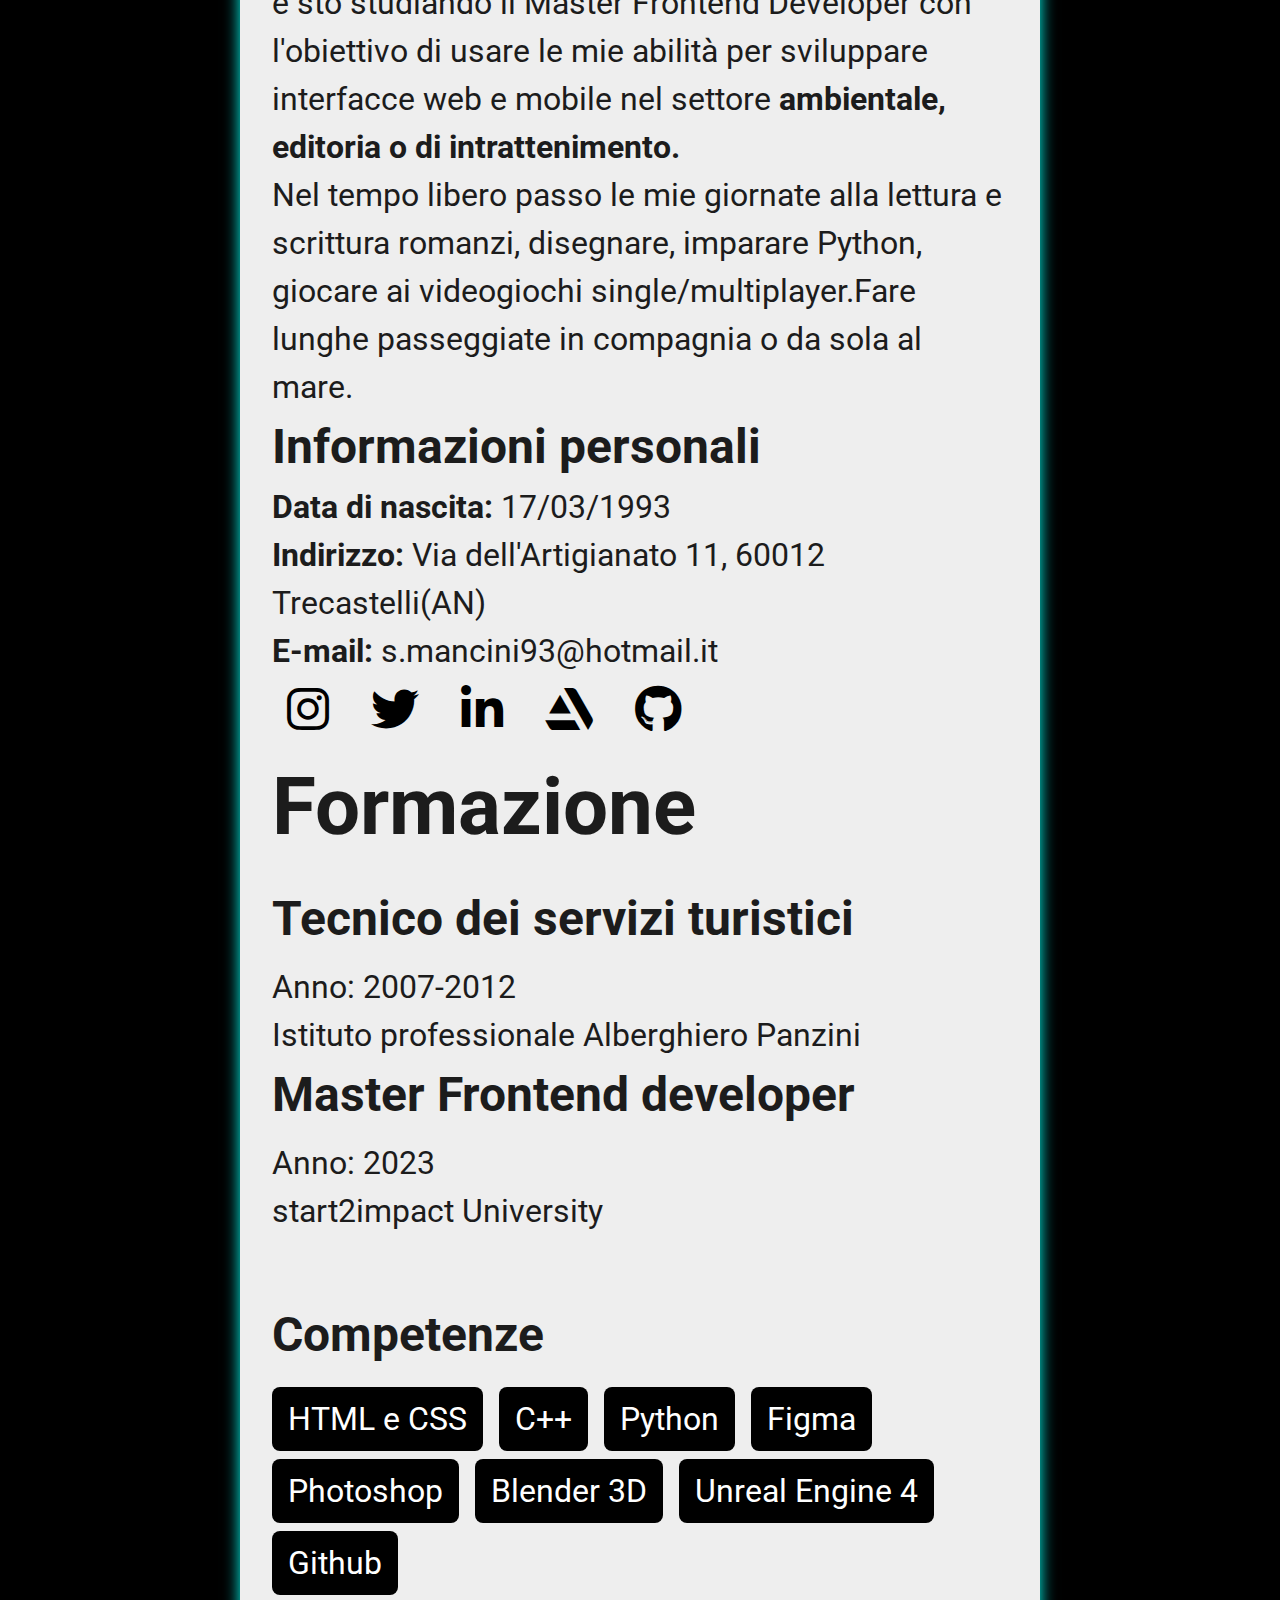
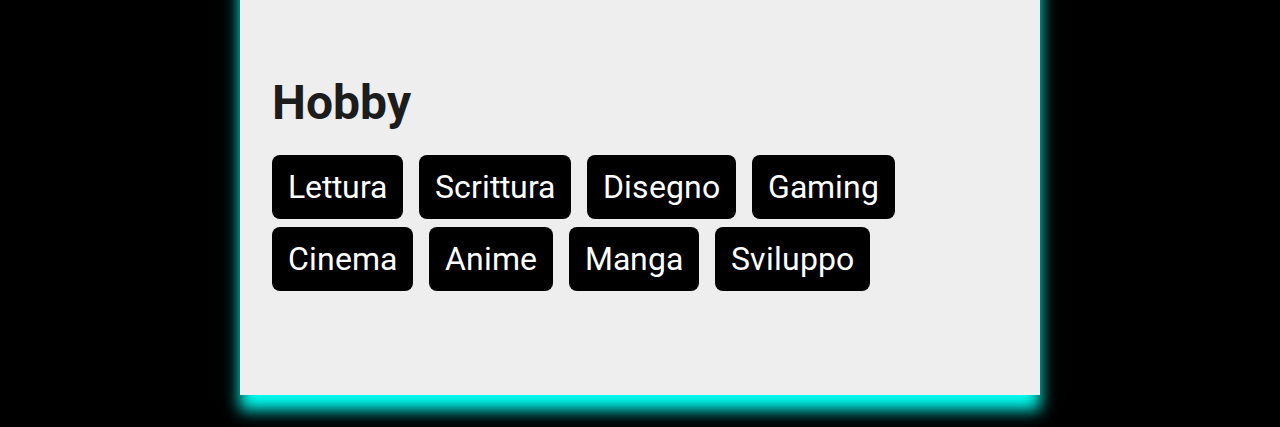
==== commit caddb80e: "finito responsive" ====
--- a/CV.html
+++ b/CV.html
@@ -29,16 +29,13 @@
             <div>
               <h2>Profilo</h2>
               <p>Sono una sviluppatrice frontend creativa. 
-                I miei hobby sono: leggere e scrivere romanzi. Disegnare.
-                Giocare ai videogames sia single player che multiplayer. Preferita console: PC Gaming.
-                Grazie al mio background come sviluppatrice videogames non solo ho ottenuto delle basi in C++ e Github, ma anche 
-                alcune soft skills come:
-                 creatività, autonomia, problem solving, attenzione per i dettagli, pensiero critico, team working.
-                Da gennaio 2023 ho deciso di non fermarmi solo ai videogames, ma anche alle interfacce web.
-                In breve tempo ho imparato a usare figma per realizzare un prototipo per un app mobile chiamata Pet Nanny.
-                Dopo essermi unita su start2impact University ho capito la mia missione: usare le mie abilità creative e problem solving 
-                per sviluppare siti web e app mobile nel campo ambientale o educativo.
-                Nel mio tempo libero studio Python da autodidatta.
+                Dall'anno 2018, ho iniziato a sviluppare videogames da autodidatta in C++/UE4.<br> Ho collaborato anche con piccoli indie sviluppatori nei loro progetti.
+      Grazie a questo background non solo ho imparato il linguaggio di programmazione in C++ e caricare progetti su Github,
+       ma ho anche acquisito delle soft skills come: <em>creatività, problem solving, precisione e attenzione per i dettagli, autonomia, team working.</em><br>
+      Nell'anno 2023 mi sono appassionata nelle interfacce web, ho imparato la grafica
+      con Figma da sola e ho realizzato un prototipo mobile chiamato Pet Nanny.
+      Mi sono unita su start2impact University e sto studiando il Master Frontend Developer con l'obiettivo di usare le mie abilità per sviluppare interfacce web e mobile nel settore <strong>ambientale, editoria o di intrattenimento.</strong><br>
+      Nel tempo libero passo le mie giornate alla lettura e scrittura romanzi, disegnare, imparare Python, giocare ai videogiochi single/multiplayer.Fare lunghe passeggiate in compagnia o da sola al mare.
               </p>
               </div>
           </section>
--- a/assets/CSS/CVstyle.css
+++ b/assets/CSS/CVstyle.css
@@ -12,11 +12,10 @@
     font-family: 'Roboto';
     line-height: 1.5;
     background-color: #000000;
-    color: #333;
+    color: #1c1c1c;
+    font-size: 2em;
 }
-p{
-    font-size: 1.2rem;
-}
+
 /*Container margin*/
 .container{
     max-width: 800px;
@@ -33,7 +32,7 @@
 }
 
 .header h1{
-    font-size: 2rem;
+    font-size: 3em;
     font-weight: bold;
 }
 
@@ -49,16 +48,17 @@
 }
 /*personal-info e biography*/
 .personal-info h2, .biography h2{
-    font-size: 1.5rem;
+    font-size: 1.5em;
     margin:0;
 }
 /* social media icons styling */
 .social-icons {
-    font-size: 1.5rem;
+    font-size: 1.5em;
     cursor: pointer;
 }
 .social-icons li{
     display: inline-block;
+    padding: 0 15px;
 }
 .fa-instagram:hover, .fa-twitter:hover, .fa-linkedin-in:hover, .fa-artstation:hover, .fa-github:hover {
    color: #00fff2;
@@ -70,11 +70,11 @@
 /*skills styling*/
 
 .skills, .hobby{
-    margin-bottom: 2rem;
+    margin-bottom: 2em;
 }
 
 .skills h2, .hobby h2{
-    font-size: 1.5rem;
+    font-size: 1.5em;
     margin: 0 0 1rem;
 }
 
@@ -96,16 +96,16 @@
 }
 /*Education styling*/
 .education{
-    margin-bottom: 2rem;
+    margin-bottom: 2em;
 }
 
-.education h2{
-    font-size: 1.5rem;
+ .education h2{
+    font-size: 2.5em;
     margin: 0 0 1rem;
 }
 
-.education .diploma h3{
-    font-size: 1.2rem;
+ .diploma h3{
+    font-size: 1.5em;;
     margin: 0 0 0.5rem;
 }
 
@@ -113,23 +113,19 @@
     margin: 0;
 }
 /*Media*/
-@media only screen and (max-width:1024px){
+@media screen and (max-width: 992px){
     .header h1{
-        font-size: 2.5rem;
-    }
-    p{
-        font-size: 2rem;
-    }
-    .fa-brands{
-        color: #00fff2;
+        font-size: 2em;
     }
 
-    .social-icons{
-        font-size: 2.5rem;
+
+    .social-icons {
+        font-size: 1.5em;
     }
+  
 
     .education h2, .skills h2, .personal-info h2, .hobby h2, .biography h2{
-        font-size: 2.5rem;
+        font-size: 1.5em;
         margin: 0 0 1rem;
     }
 
@@ -141,13 +137,14 @@
         font-size: 1.8rem;
         margin: 0 0 0.5rem;
     }
+
 }
-@media only screen and (max-width:820px){
-    p{
-        font-size: 1.8rem;
+@media screen and (max-width:576px){
+    .header h1{
+        font-size: 1em;
     }
     .education h2, .skills h2, .personal-info h2, .hobby h2, .biography h2{
-        font-size: 2rem;
+        font-size:0.8em;
         margin: 0 0 1rem;
     }
 
@@ -156,63 +153,19 @@
     }
     
     .education .diploma h3{
-        font-size: 1.8rem;
+        font-size: 0.8em;
         margin: 0 0 0.5rem;
     }
-   
-    
+   p {
+    font-size: 0.5em;
+   }
+
+   .social-icons {
+    font-size: 0.8em;
+   }
+
+   .skills li, .hobby li {
+    font-size: 0.5em;
+   }
 }
 
-@media only screen and (max-width:600px){
-    .header h1{
-        font-size: 2rem;
-    }
-    .personal-info, .biography{
-        flex-wrap: wrap;
-    }
-
-    .personal-info img{
-        max-width: 100%;
-        margin-right: 0;
-        margin-bottom: 1rem;
-    }
-
-    .skills li, .hobby li{
-        margin-right: 0.5rem;
-    }
-
-    .education .diploma h3{
-        font-size:1.5rem;
-    }
-
-    p{
-        font-size: 1.5rem;
-    }
-
-
-}
-
-@media only screen and (max-width:240px){
-    p{
-        font-size: 1rem;
-    }
-
-    .header h1{
-        font-size: 1.4rem;
-    }
-
-    .education .diploma h3{
-        font-size:1rem;
-    }
-
-    .education h2, .personal-info h2, .skills h2, .hobby h2, .biography h2{
-        font-size: 1.2rem;
-    }
-
-    .social-icons{
-        font-size: 1.5rem;
-    }
-
-   
-}
-
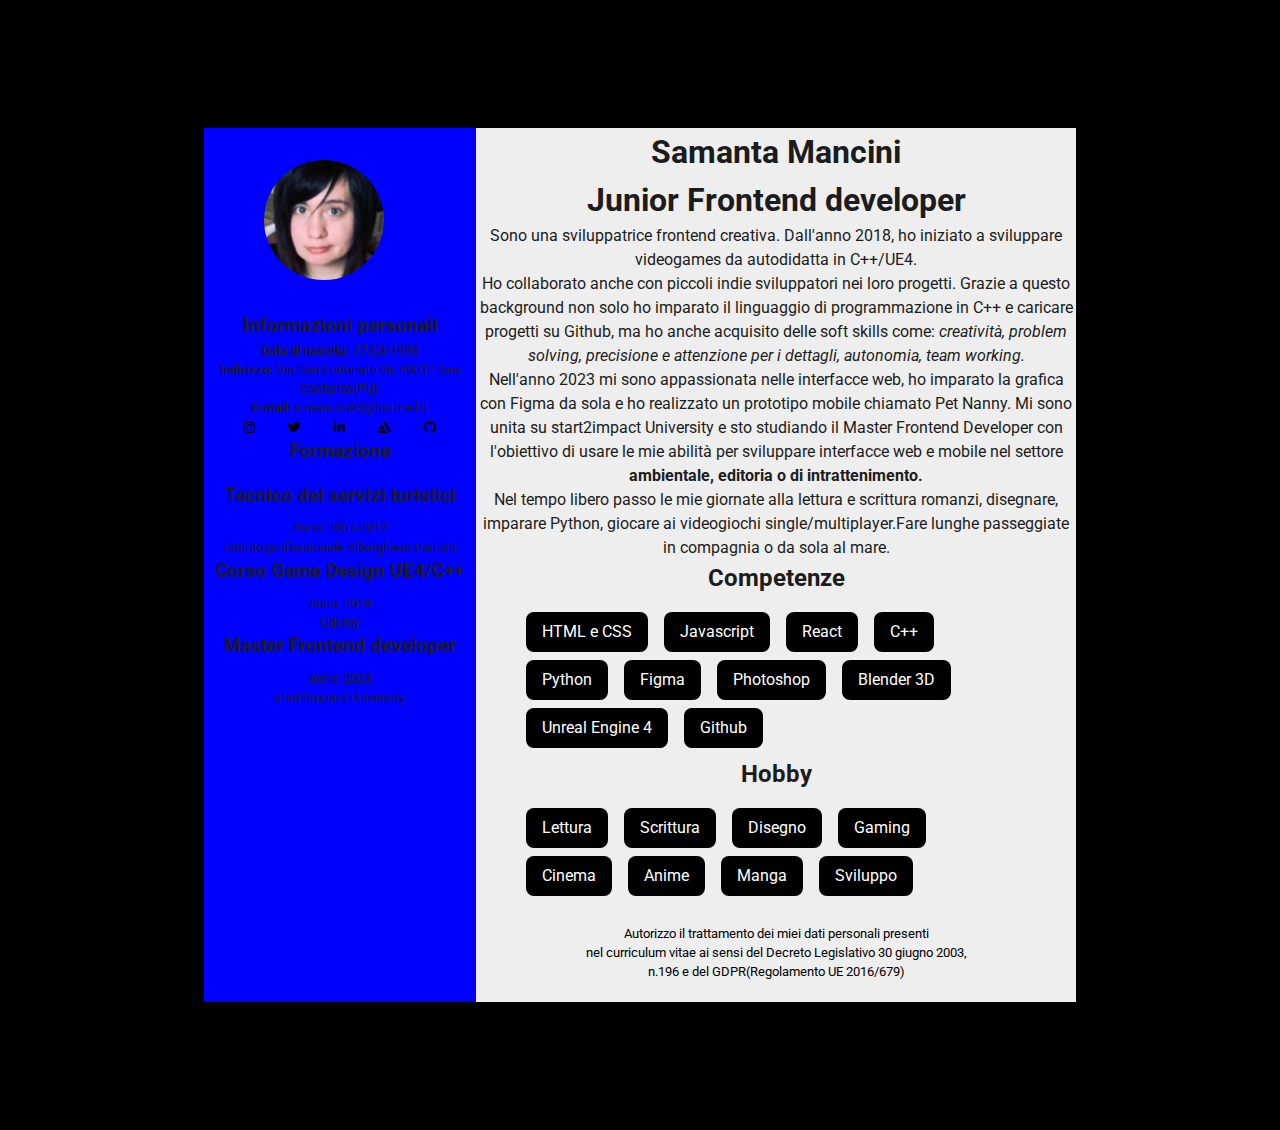
==== commit f9f7c153: "up" ====
--- a/CV.html
+++ b/CV.html
@@ -18,16 +18,55 @@
 <body>
   <!--Container-->
      <div class="container">
-      <!--header-->
+        <main>
+          <section class="left">
+             <!--header-->
         <header class="header">
           <img src="assets/img/foto.jpg" class="foto-profilo" alt="picture">
-          <h1>Samanta Mancini<br><span>Junior Frontend developer</span></h1>
         </header>
-        <main>
-          <!--biography-->
+            <!--Personal-info-->
+        <section class="personal-info">
+          <div>
+            <h2>Informazioni personali</h2>
+            <p><strong>Data di nascita:</strong> 17/03/1993</p>
+            <p><strong>Indirizzo:</strong> Via San Fortunato 86, 60012 San Costanzo(PU)</p>
+            <p><strong>E-mail:</strong> s.mancini93@hotmail.it</p>
+          </div>
+        </section>
+           <!--social-->
+        <ul class="social-icons">
+          <li><a href="https://www.instagram.com/mtg_misaki0" class="instagram" target="_blank"><i class="fa-brands fa-instagram"></i></a></li>
+          <li><a href="https://www.twitter.com/tsukimirai12" class="twitter" target="_blank"><i class="fa-brands fa-twitter"></i></a></li>
+          <li><a href="https://www.linkedin.com/in/samantamancini/" class="linkedin" target="_blank"><i class="fa-brands fa-linkedin-in"></i></a></li>
+          <li><a href="https://www.artstation.com/misaki_93" class="artstation" target="_blank"><i class="fa-brands fa-artstation"></i></a></li>
+          <li><a href="https://github.com/MiraiTsukiGames" class="github" target="_blank"><i class="fa-brands fa-github"></i></a></li>
+        </ul>
+        <!--istruzione-->
+      <section class="education">
+        <h2>Formazione</h2>
+        <div class="diploma">
+          <h3>Tecnico dei servizi turistici</h3>
+          <p>Anno: 2007-2012</p>
+          <p>Istituto professionale Alberghiero Panzini</p>
+        </div>
+        <div class="diploma">
+          <h3>Corso Game Design UE4/C++</h3>
+          <p>Anno: 2018</p>
+          <p>Udemy</p>
+        </div>
+        <div class="diploma">
+          <h3>Master Frontend developer</h3>
+          <p>Anno: 2023</p>
+          <p>start2impact University</p>
+        </div>
+        </section>
+      </section> 
+          </section>
+          <section class=" right">
+           <!--biography-->
           <section class="biography">
             <div>
-              <h2>Profilo</h2>
+              <h1>Samanta Mancini<br><span>Junior Frontend developer</span></h1>
               <p>Sono una sviluppatrice frontend creativa. 
                 Dall'anno 2018, ho iniziato a sviluppare videogames da autodidatta in C++/UE4.<br> Ho collaborato anche con piccoli indie sviluppatori nei loro progetti.
       Grazie a questo background non solo ho imparato il linguaggio di programmazione in C++ e caricare progetti su Github,
@@ -39,43 +78,13 @@
               </p>
               </div>
           </section>
-          <!--Personal-info-->
-        <section class="personal-info">
-          <div>
-            <h2>Informazioni personali</h2>
-            <p><strong>Data di nascita:</strong> 17/03/1993</p>
-            <p><strong>Indirizzo:</strong> Via dell'Artigianato 11, 60012 Trecastelli(AN)</p>
-            <p><strong>E-mail:</strong> s.mancini93@hotmail.it</p>
-          </div>
-        </section>
-           <!--social-->
-        <ul class="social-icons">
-          <li><a href="https://www.instagram.com/mtg_misaki0" class="instagram" target="_blank"><i class="fa-brands fa-instagram"></i></a></li>
-          <li><a href="https://www.twitter.com/tsukimirai12" class="twitter" target="_blank"><i class="fa-brands fa-twitter"></i></a></li>
-          <li><a href="https://www.linkedin.com/in/samantamancini/" class="linkedin" target="_blank"><i class="fa-brands fa-linkedin-in"></i></a></li>
-          <li><a href="https://www.artstation.com/misaki_93" class="artstation" target="_blank"><i class="fa-brands fa-artstation"></i></a></li>
-          <li><a href="https://github.com/Sassa19932?tab=repositories" class="github" target="_blank"><i class="fa-brands fa-github"></i></a></li>
-        </ul>
-      
-        <!--istruzione-->
-      <section class="education">
-        <h2>Formazione</h2>
-        <div class="diploma">
-          <h3>Tecnico dei servizi turistici</h3>
-          <p>Anno: 2007-2012</p>
-          <p>Istituto professionale Alberghiero Panzini</p>
-        </div>
-        <div class="diploma">
-          <h3>Master Frontend developer</h3>
-          <p>Anno: 2023</p>
-          <p>start2impact University</p>
-        </div>
-        </section>  
-         <!--Skills-->
+          <!--Skills-->
         <section class="skills">
           <h2>Competenze</h2>
           <ul>
             <li>HTML e CSS</li>
+            <li>Javascript</li>
+            <li>React</li>
             <li>C++</li>
             <li>Python</li>
             <li>Figma</li>
@@ -98,12 +107,10 @@
             <li>Manga</li>
             <li>Sviluppo</li>
           </ul>
+          <footer><p>Autorizzo il trattamento dei miei dati personali presenti<br>nel curriculum vitae ai sensi del Decreto Legislativo 30 giugno 2003,<br>n.196 e del GDPR(Regolamento UE 2016/679)</p></footer>
         </section>
       </main>
      </div>
-      
-   
-
     
 </div><!--Container-->
      
--- a/assets/CSS/CVstyle.css
+++ b/assets/CSS/CVstyle.css
@@ -13,31 +13,39 @@
     line-height: 1.5;
     background-color: #000000;
     color: #1c1c1c;
-    font-size: 2em;
+    font-size: 1.5em;
 }
 
 /*Container margin*/
 .container{
-    max-width: 800px;
+    max-width: 1000px;
     margin: 2rem auto;
     padding: 2rem;
-    background-color: #eee;
-    box-shadow: 0 15px 15px 0 #00fff2;
+    height: auto;
+}
+
+main {
+    display: flex;
+    justify-content: space-around;
+    margin: 2rem auto;
+    padding: 2rem;
 }
 /*header styling*/
 .header{
-    justify-content: space-between;
+    display: flex;
+    flex-direction: column;
+    justify-content: center;
     align-items: center;
     margin-bottom: 2rem;
+    margin-top: 2rem;
 }
 
 .header h1{
-    font-size: 3em;
     font-weight: bold;
 }
 
 .header img{
-max-width: 150px;
+max-width: 120px;
 height: auto;
 margin-right: 2rem;
 border-radius: 50%;
@@ -51,9 +59,10 @@
     font-size: 1.5em;
     margin:0;
 }
+
 /* social media icons styling */
 .social-icons {
-    font-size: 1.5em;
+    font-size: 1em;
     cursor: pointer;
 }
 .social-icons li{
@@ -71,6 +80,12 @@
 
 .skills, .hobby{
     margin-bottom: 2em;
+    max-width: 500px;
+    display: flex;
+    flex-direction: column;
+    justify-content: center;
+    align-items: center;
+    margin: 0 auto;
 }
 
 .skills h2, .hobby h2{
@@ -100,7 +115,7 @@
 }
 
  .education h2{
-    font-size: 2.5em;
+    font-size: 1.5em;
     margin: 0 0 1rem;
 }
 
@@ -112,8 +127,37 @@
 .education .diploma p{
     margin: 0;
 }
+
+footer p {
+    text-align: center;
+    font-size: 0.8em;
+    color:#000000;
+    margin-top: 20px;
+    margin-bottom: 20px;
+}
+
+.left {
+max-width: 1000px;
+background-color: blue;
+height: auto;
+text-align: center;
+font-size: 0.8rem;
+}
+.right {
+    max-width: 600px;
+    background-color: #eee;
+    height: auto;
+    text-align: center;
+    font-size: 1rem;
+    }
 /*Media*/
 @media screen and (max-width: 992px){
+    main {
+        flex-direction: column;
+    }
+    .right, .left {
+        max-width: 800px;
+    }
     .header h1{
         font-size: 2em;
     }
@@ -140,11 +184,19 @@
 
 }
 @media screen and (max-width:576px){
+    .right, .left {
+        max-width: 1600px;
+        font-size: 1.5rem;
+    }
     .header h1{
         font-size: 1em;
     }
+
+    .header img{
+        max-width: 100px;
+    }
     .education h2, .skills h2, .personal-info h2, .hobby h2, .biography h2{
-        font-size:0.8em;
+        font-size: 1em;
         margin: 0 0 1rem;
     }
 
@@ -153,11 +205,11 @@
     }
     
     .education .diploma h3{
-        font-size: 0.8em;
+        font-size: 1em;
         margin: 0 0 0.5rem;
     }
    p {
-    font-size: 0.5em;
+    font-size: 0.8em;
    }
 
    .social-icons {
@@ -165,7 +217,7 @@
    }
 
    .skills li, .hobby li {
-    font-size: 0.5em;
+    font-size: 0.9em;
    }
 }
 
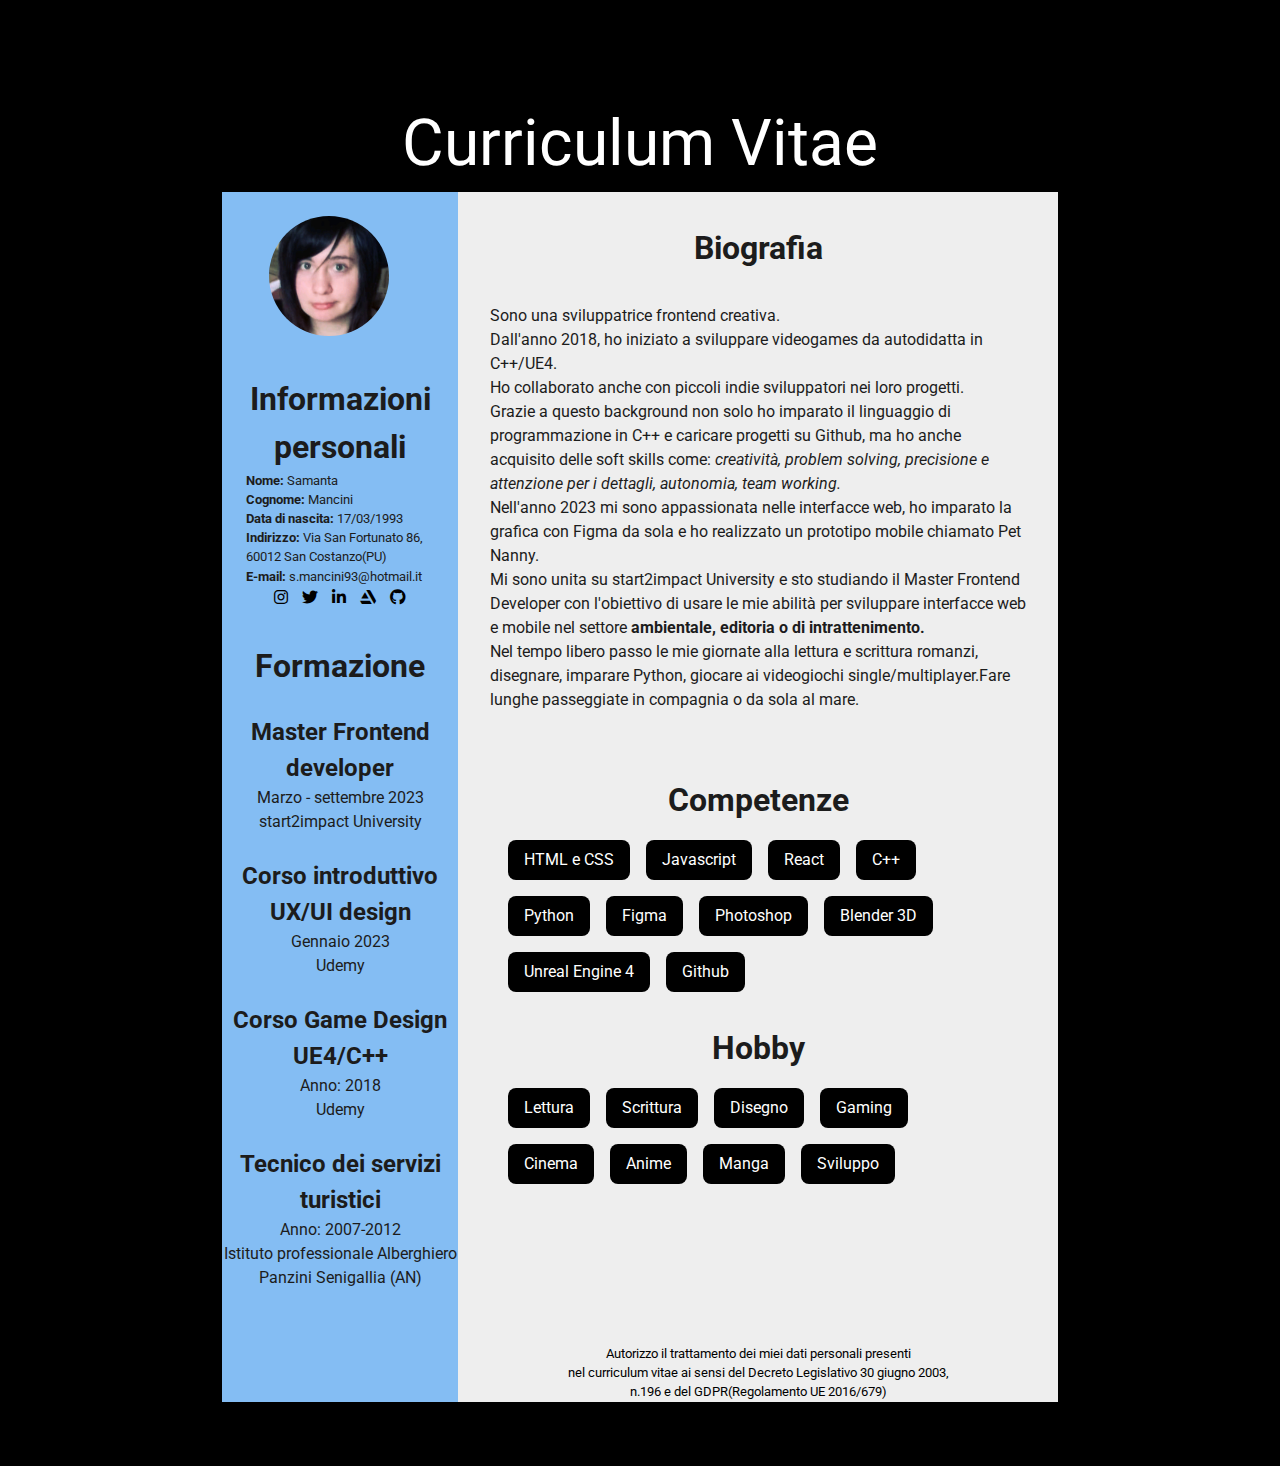
==== commit 47087782: "up" ====
--- a/CV.html
+++ b/CV.html
@@ -16,20 +16,22 @@
   <title>Curriculum vitae</title>
 </head>
 <body>
-  <!--Container-->
+ <!--Container-->
      <div class="container">
+      <header class="header">
+        <h1>Curriculum Vitae</h1>  
+      </header>
         <main>
           <section class="left">
-             <!--header-->
-        <header class="header">
-          <img src="assets/img/foto.jpg" class="foto-profilo" alt="picture">
-        </header>
             <!--Personal-info-->
         <section class="personal-info">
+          <img src="assets/img/foto.jpg" class="foto-profilo" alt="picture">
           <div>
             <h2>Informazioni personali</h2>
+            <p><strong>Nome:</strong> Samanta</p>
+            <p><strong>Cognome:</strong> Mancini</p>
             <p><strong>Data di nascita:</strong> 17/03/1993</p>
-            <p><strong>Indirizzo:</strong> Via San Fortunato 86, 60012 San Costanzo(PU)</p>
+            <p><strong>Indirizzo:</strong> Via San Fortunato 86, <br>60012 San Costanzo(PU)</p>
             <p><strong>E-mail:</strong> s.mancini93@hotmail.it</p>
           </div>
         </section>
@@ -45,37 +47,40 @@
       <section class="education">
         <h2>Formazione</h2>
         <div class="diploma">
-          <h3>Tecnico dei servizi turistici</h3>
-          <p>Anno: 2007-2012</p>
-          <p>Istituto professionale Alberghiero Panzini</p>
+          <h3>Master Frontend developer</h3>
+          <p>Marzo - settembre 2023</p>
+          <p>start2impact University</p>
         </div>
         <div class="diploma">
-          <h3>Corso Game Design UE4/C++</h3>
+          <h3>Corso introduttivo <br>UX/UI design</h3>
+          <p>Gennaio 2023</p>
+          <p>Udemy</p>
+        </div>
+        <div class="diploma">
+          <h3>Corso Game Design <br>UE4/C++</h3>
           <p>Anno: 2018</p>
           <p>Udemy</p>
         </div>
         <div class="diploma">
-          <h3>Master Frontend developer</h3>
-          <p>Anno: 2023</p>
-          <p>start2impact University</p>
+          <h3>Tecnico dei servizi turistici</h3>
+          <p>Anno: 2007-2012</p>
+          <p>Istituto professionale Alberghiero Panzini Senigallia (AN)</p>
         </div>
-        </section>
       </section> 
-          </section>
+    </section>
           <section class=" right">
            <!--biography-->
           <section class="biography">
             <div>
-              <h1>Samanta Mancini<br><span>Junior Frontend developer</span></h1>
-              <p>Sono una sviluppatrice frontend creativa. 
-                Dall'anno 2018, ho iniziato a sviluppare videogames da autodidatta in C++/UE4.<br> Ho collaborato anche con piccoli indie sviluppatori nei loro progetti.
+              <h2>Biografia</h2>
+              <p>Sono una sviluppatrice frontend creativa.<br> 
+                Dall'anno 2018, ho iniziato a sviluppare videogames da autodidatta in C++/UE4.<br> Ho collaborato anche con piccoli indie sviluppatori nei loro progetti.<br>
       Grazie a questo background non solo ho imparato il linguaggio di programmazione in C++ e caricare progetti su Github,
        ma ho anche acquisito delle soft skills come: <em>creatività, problem solving, precisione e attenzione per i dettagli, autonomia, team working.</em><br>
       Nell'anno 2023 mi sono appassionata nelle interfacce web, ho imparato la grafica
       con Figma da sola e ho realizzato un prototipo mobile chiamato Pet Nanny.
-      Mi sono unita su start2impact University e sto studiando il Master Frontend Developer con l'obiettivo di usare le mie abilità per sviluppare interfacce web e mobile nel settore <strong>ambientale, editoria o di intrattenimento.</strong><br>
-      Nel tempo libero passo le mie giornate alla lettura e scrittura romanzi, disegnare, imparare Python, giocare ai videogiochi single/multiplayer.Fare lunghe passeggiate in compagnia o da sola al mare.
-              </p>
+      <br>Mi sono unita su start2impact University e sto studiando il Master Frontend Developer con l'obiettivo di usare le mie abilità per sviluppare interfacce web e mobile nel settore <strong>ambientale, editoria o di intrattenimento.</strong><br>
+      Nel tempo libero passo le mie giornate alla lettura e scrittura romanzi, disegnare, imparare Python, giocare ai videogiochi single/multiplayer.Fare lunghe passeggiate in compagnia o da sola al mare.</p>
               </div>
           </section>
           <!--Skills-->
--- a/assets/CSS/CVstyle.css
+++ b/assets/CSS/CVstyle.css
@@ -13,12 +13,11 @@
     line-height: 1.5;
     background-color: #000000;
     color: #1c1c1c;
-    font-size: 1.5em;
 }
 
 /*Container margin*/
 .container{
-    max-width: 1000px;
+    max-width: 900px;
     margin: 2rem auto;
     padding: 2rem;
     height: auto;
@@ -27,8 +26,6 @@
 main {
     display: flex;
     justify-content: space-around;
-    margin: 2rem auto;
-    padding: 2rem;
 }
 /*header styling*/
 .header{
@@ -36,38 +33,43 @@
     flex-direction: column;
     justify-content: center;
     align-items: center;
-    margin-bottom: 2rem;
     margin-top: 2rem;
 }
 
 .header h1{
-    font-weight: bold;
-}
-
-.header img{
+    color: white;
+    font-weight: 400;
+    font-size: 4em;
+}
+
+.personal-info p {
+ margin-left: 10%;
+ font-size: 0.8em;
+}
+
+.education p {
+    text-align: center;
+    font-size: 1em;
+}
+img{
 max-width: 120px;
 height: auto;
-margin-right: 2rem;
 border-radius: 50%;
-}
-
-.header span{
-    font-weight: bold;
-}
-/*personal-info e biography*/
-.personal-info h2, .biography h2{
-    font-size: 1.5em;
-    margin:0;
-}
+margin-top: 10%;
+margin-left: 20%;
+}
+
 
 /* social media icons styling */
 .social-icons {
     font-size: 1em;
     cursor: pointer;
-}
+    text-align: center;
+}
+
 .social-icons li{
     display: inline-block;
-    padding: 0 15px;
+    padding: 0 5px;
 }
 .fa-instagram:hover, .fa-twitter:hover, .fa-linkedin-in:hover, .fa-artstation:hover, .fa-github:hover {
    color: #00fff2;
@@ -77,9 +79,8 @@
     margin:0;
 }
 /*skills styling*/
-
 .skills, .hobby{
-    margin-bottom: 2em;
+    margin-top: 4rem;
     max-width: 500px;
     display: flex;
     flex-direction: column;
@@ -88,11 +89,6 @@
     margin: 0 auto;
 }
 
-.skills h2, .hobby h2{
-    font-size: 1.5em;
-    margin: 0 0 1rem;
-}
-
 .skills ul, .hobby ul{
     list-style: none;
     margin: 0;
@@ -103,121 +99,147 @@
 
 .skills li, .hobby li{
     margin-right: 1rem;
-    margin-bottom: 0.5rem;
+    margin-top: 1rem;
     background-color: #000000;
     color: white;
     padding: 0.5rem 1rem;
     border-radius: 0.5rem;
 }
 /*Education styling*/
-.education{
-    margin-bottom: 2em;
-}
-
- .education h2{
+
+ h2{
+    margin-top: 1em;
+    font-size: 2em;
+   text-align: center;
+}
+
+ h3{
+    margin-top: 1em;
     font-size: 1.5em;
-    margin: 0 0 1rem;
-}
-
- .diploma h3{
-    font-size: 1.5em;;
-    margin: 0 0 0.5rem;
-}
-
-.education .diploma p{
-    margin: 0;
+    text-align: center;
+}
+
+ .biography p{
+    font-size: 1em;
+    margin: 2em;
 }
 
 footer p {
     text-align: center;
     font-size: 0.8em;
     color:#000000;
-    margin-top: 20px;
-    margin-bottom: 20px;
+    margin-top: 10rem;
+    
 }
 
 .left {
 max-width: 1000px;
-background-color: blue;
+background-color: rgb(132, 189, 243);
 height: auto;
-text-align: center;
-font-size: 0.8rem;
 }
 .right {
     max-width: 600px;
     background-color: #eee;
     height: auto;
-    text-align: center;
-    font-size: 1rem;
     }
 /*Media*/
 @media screen and (max-width: 992px){
+
+    .container {
+        max-width: 800px;
+        display: flex;
+        flex-direction: column;
+    }
     main {
         flex-direction: column;
     }
-    .right, .left {
-        max-width: 800px;
-    }
+
+    img{
+        margin-left: 40%;
+    }
+    .personal-info p {
+        margin-left: 10em;
+        font-size: 1.5em;
+    }
+
+    .education p {
+        font-size: 1.5em;
+    }
+
+    .biography p {
+        font-size: 1.5em;
+    }
+
+    .social-icons {
+        font-size: 2em;
+    }
+
+    h2 {
+        font-size: 3em;
+    }
+
+    .skills li, .hobby li {
+        font-size: 1.5em;
+    }
+    .left, .right {
+        max-width: 900px;
+        
+    }
+
+    footer p{
+        font-size: 1.2em;
+    }
+}
+@media screen and (max-width:576px){
     .header h1{
-        font-size: 2em;
-    }
-
+        color: white;
+        font-weight: 400;
+        font-size: 2.5em;
+    }
+    main {
+        flex-direction: column;
+    }
+
+    .left, .right {
+        max-width: 300px;
+        margin: 0 auto;
+        
+    }
+    img{
+        max-width: 100px;
+        margin-left: 35%;
+    }
+    .personal-info p {
+        margin-left: 3em;
+        font-size: 1em;
+    }
 
     .social-icons {
         font-size: 1.5em;
     }
-  
-
-    .education h2, .skills h2, .personal-info h2, .hobby h2, .biography h2{
-        font-size: 1.5em;
-        margin: 0 0 1rem;
-    }
-
-    .biography h2{
-        line-height: 1.2;
-    }
-    
-    .education .diploma h3{
-        font-size: 1.8rem;
-        margin: 0 0 0.5rem;
-    }
-
-}
-@media screen and (max-width:576px){
-    .right, .left {
-        max-width: 1600px;
-        font-size: 1.5rem;
-    }
-    .header h1{
-        font-size: 1em;
-    }
-
-    .header img{
-        max-width: 100px;
-    }
-    .education h2, .skills h2, .personal-info h2, .hobby h2, .biography h2{
-        font-size: 1em;
-        margin: 0 0 1rem;
-    }
-
-    .biography h2{
-        line-height: 1.2;
-    }
-    
-    .education .diploma h3{
-        font-size: 1em;
-        margin: 0 0 0.5rem;
-    }
-   p {
-    font-size: 0.8em;
-   }
-
-   .social-icons {
-    font-size: 0.8em;
-   }
-
-   .skills li, .hobby li {
-    font-size: 0.9em;
-   }
-}
-
+
+    .education p {
+        font-size: 1em;
+    }
+
+    .biography p {
+        font-size: 1em;
+    }
+
+    .skills li, .hobby li{
+       margin-left: 10%;
+       font-size: 1em;
+    }
+
+    h2 {
+        font-size: 1.5em;
+    }
+
+    h3{
+        font-size: 1em;
+    }
+    footer p{
+        font-size: 0.6em;
+    }
+}
+
